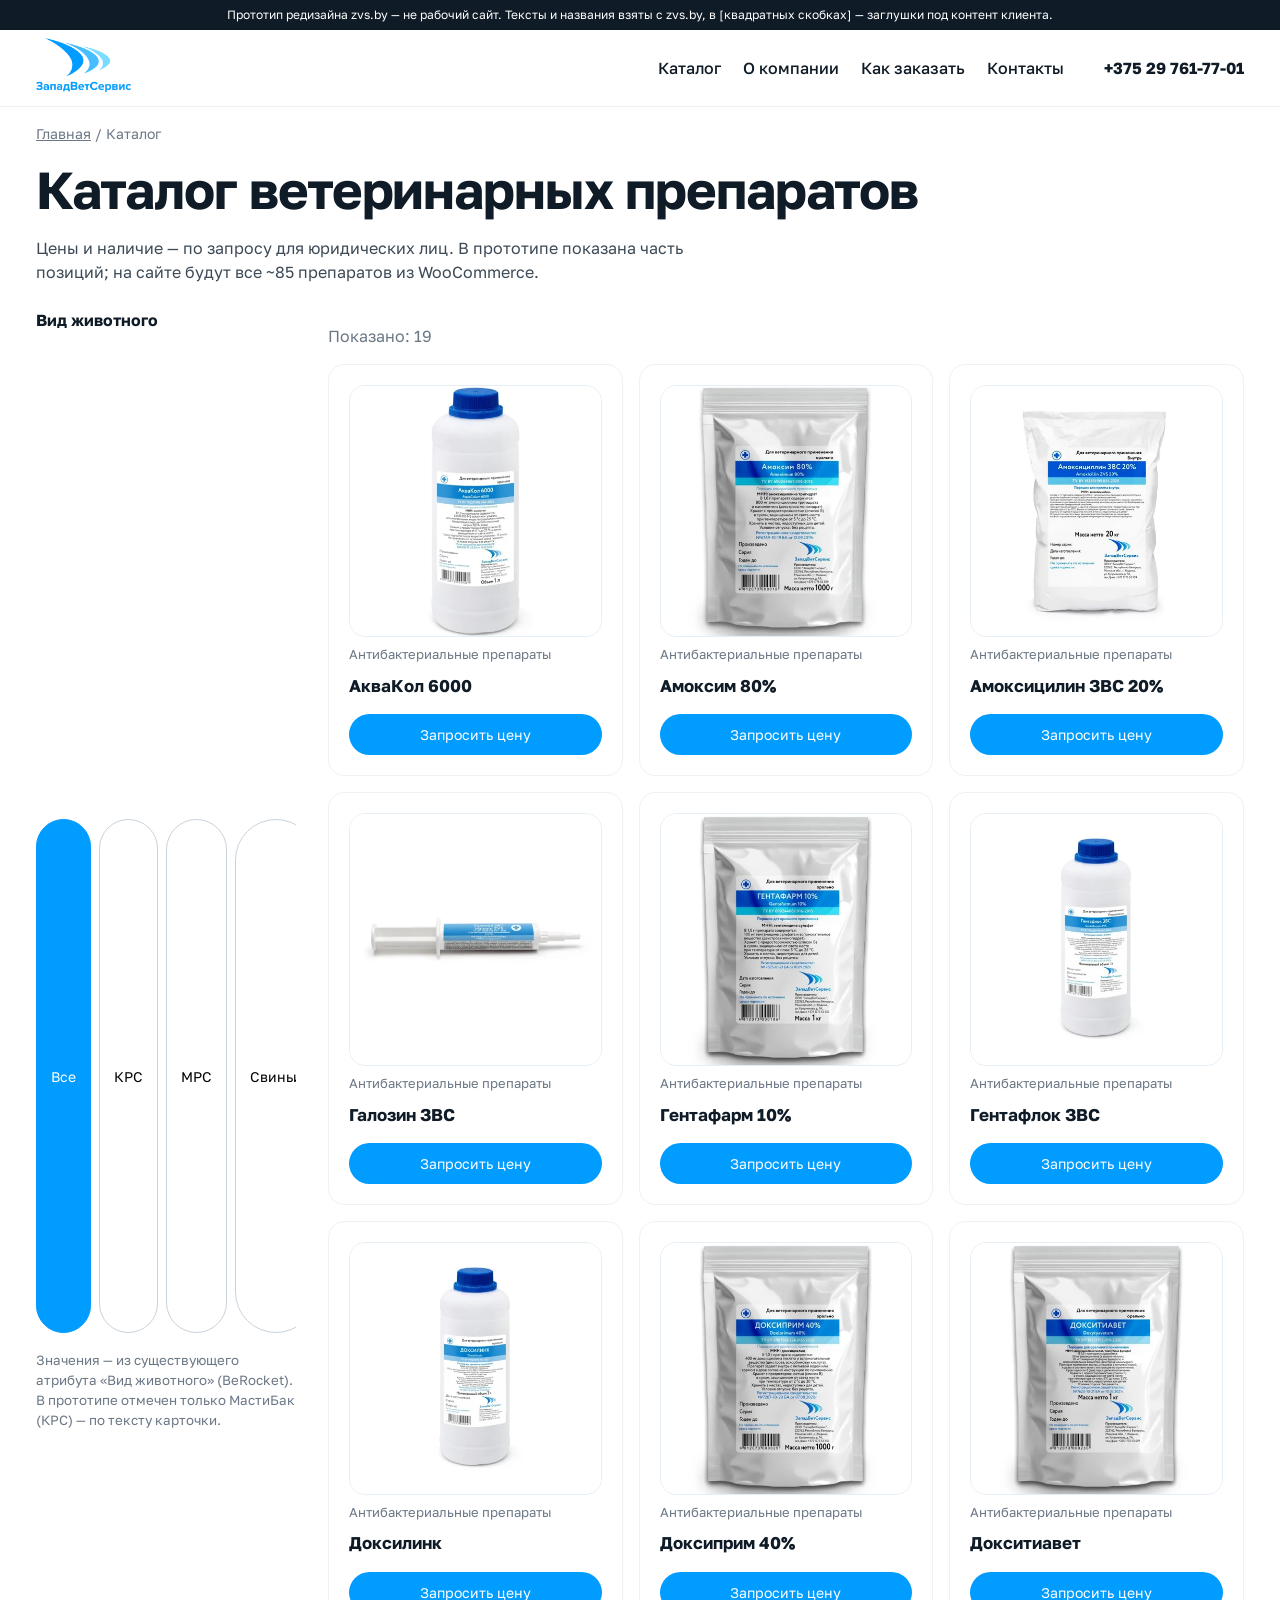
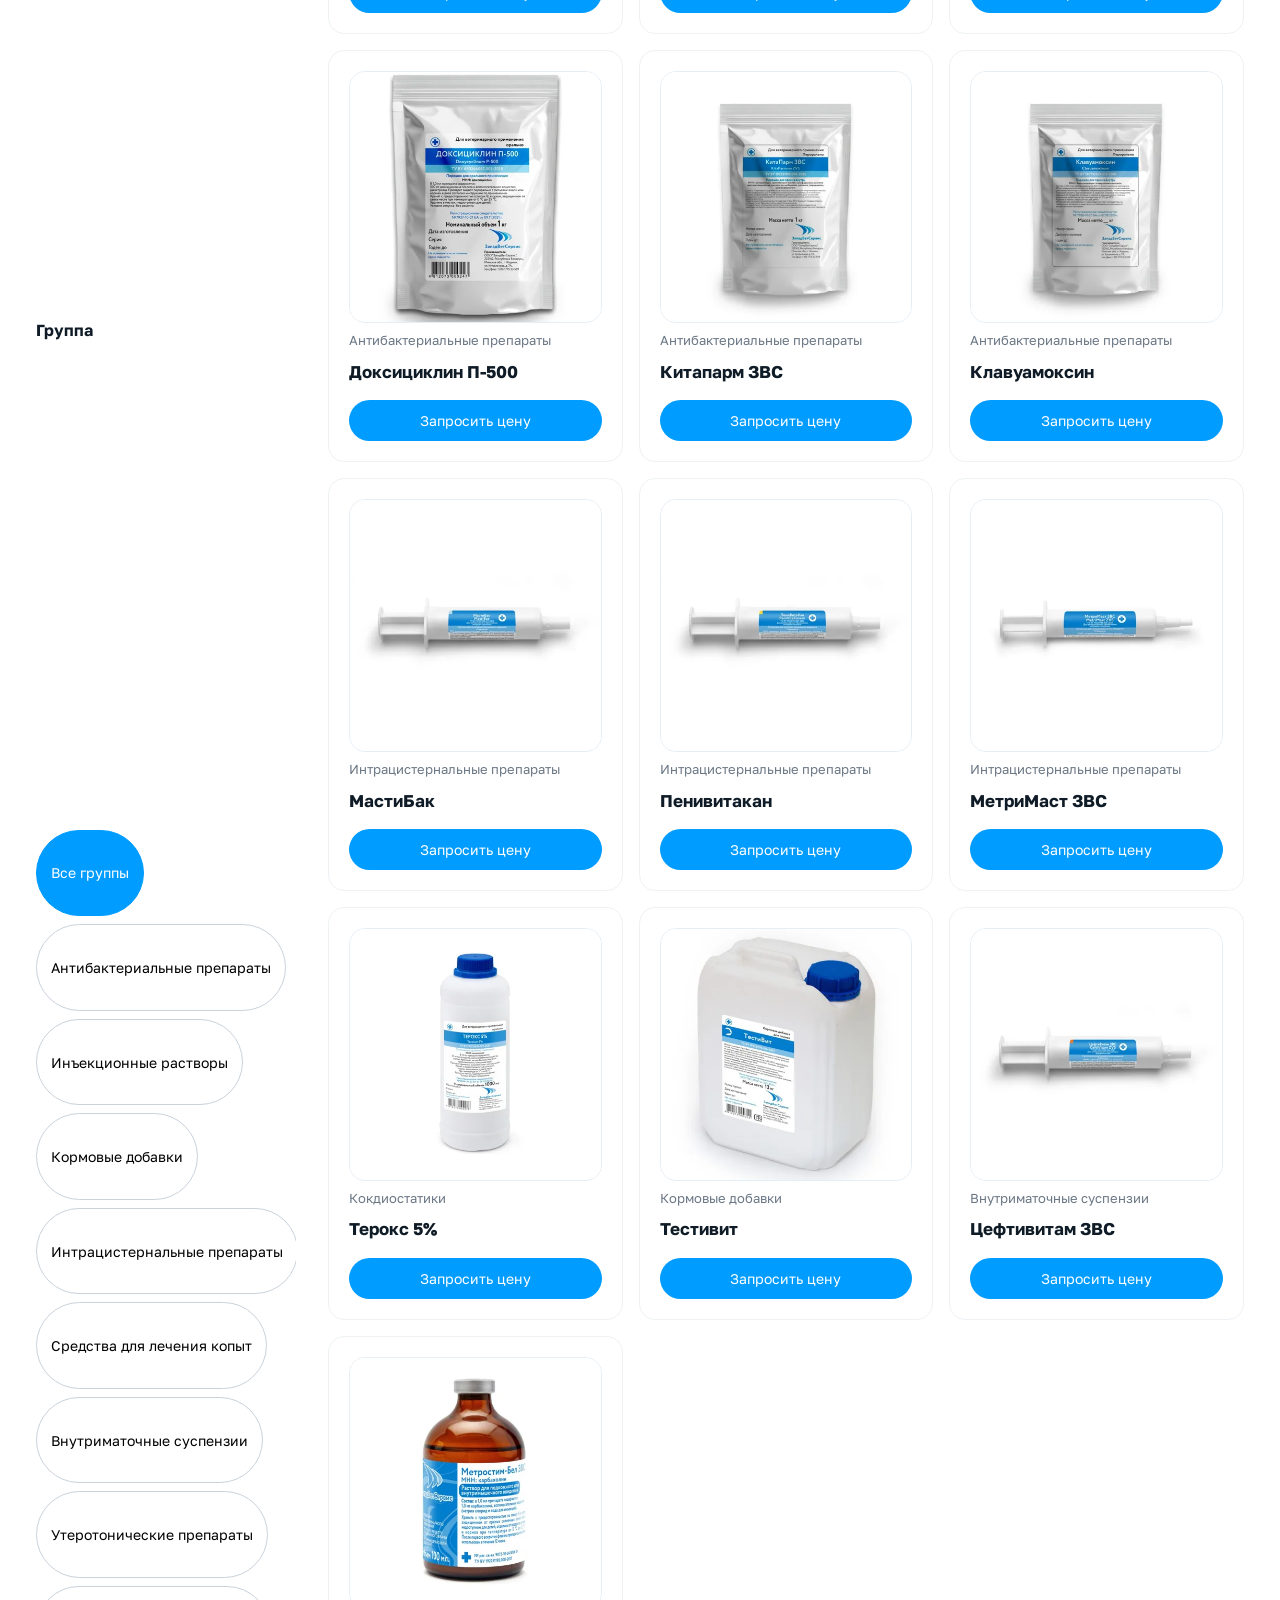
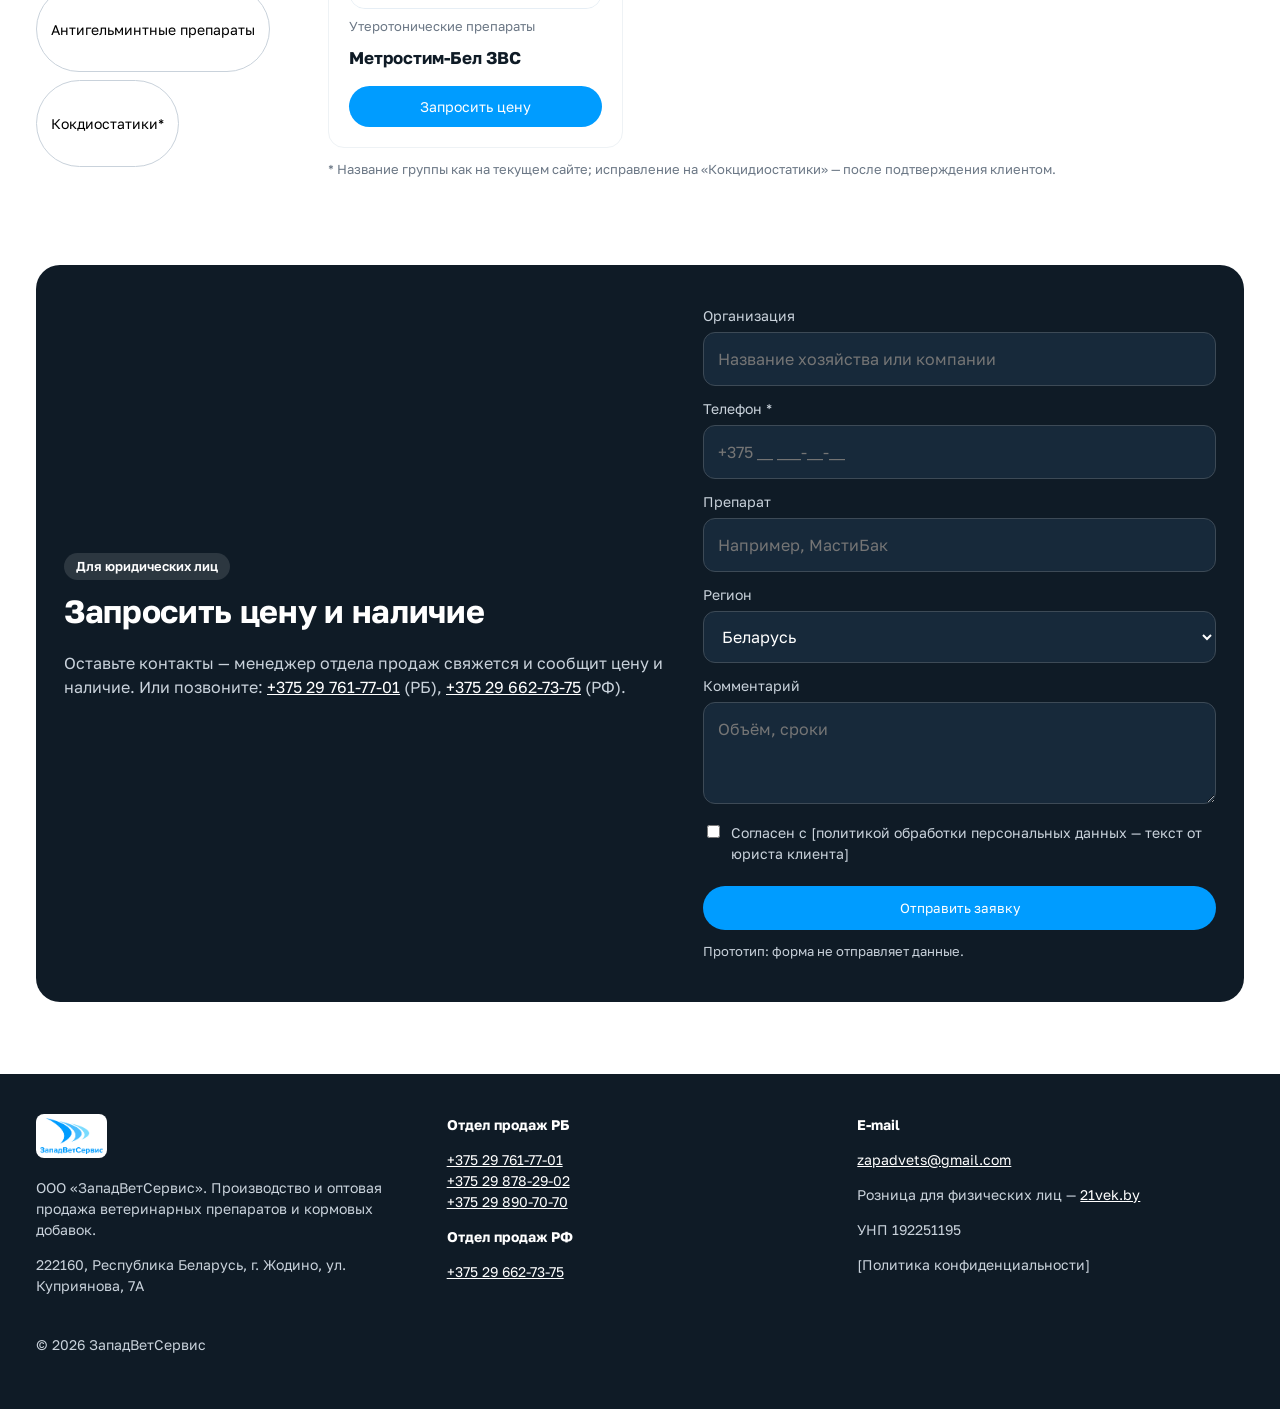
==== catalog.html @ 4a2c0785 "zvs.by redesign prototype" ====
<!doctype html><html lang="ru"><head><meta charset="utf-8"><meta name="viewport" content="width=device-width,initial-scale=1"><title>Каталог ветеринарных препаратов и кормовых добавок — ЗападВетСервис</title><meta name="description" content="Каталог препаратов собственного производства: антибактериальные, инъекционные, кормовые добавки и др. Цена по запросу для юридических лиц.">
<link rel="preconnect" href="https://fonts.googleapis.com"><link href="https://fonts.googleapis.com/css2?family=Golos+Text:wght@400;500;600;700;800&display=swap" rel="stylesheet"><link rel="stylesheet" href="assets/style.css"></head><body>
<div class="proto">Прототип редизайна zvs.by — не рабочий сайт. Тексты и названия взяты с zvs.by, в [квадратных скобках] — заглушки под контент клиента.</div>
<header><div class="wrap hd"><a href="index.html"><img src="assets/logo.png" alt="ЗападВетСервис — логотип"></a>
<nav class="nav"><a href="catalog.html">Каталог</a><a href="index.html#about">О компании</a><a href="index.html#how">Как заказать</a><a href="contacts.html">Контакты</a></nav>
<a class="tel" href="tel:+375297617701">+375 29 761-77-01</a><a class="btn sm" href="#request" style="display:none" id="hb">Запросить цену</a><button class="burger" aria-label="Меню">☰</button></div>
<div class="mnav"><a href="catalog.html">Каталог</a><a href="index.html#about">О компании</a><a href="index.html#how">Как заказать</a><a href="contacts.html">Контакты</a><a href="mailto:zapadvets@gmail.com">zapadvets@gmail.com</a></div></header>
<div class="wrap"><div class="bc"><a href="index.html">Главная</a> / Каталог</div><h1>Каталог ветеринарных препаратов</h1><p style="color:var(--g7);max-width:720px">Цены и наличие — по запросу для юридических лиц. В прототипе показана часть позиций; на сайте будут все ~85 препаратов из WooCommerce.</p>
<div class="cl" style="margin-top:24px"><aside class="fl"><b>Вид животного</b><div class="chips"><button class="chip on" data-k="a" data-v="all">Все</button><button class="chip" data-k="a" data-v="krs">КРС</button><button class="chip" data-k="a" data-v="mrs">МРС</button><button class="chip" data-k="a" data-v="svin">Свиньи</button><button class="chip" data-k="a" data-v="ptica">Птица</button></div><small>Значения — из существующего атрибута «Вид животного» (BeRocket). В прототипе отмечен только МастиБак (КРС) — по тексту карточки.</small><b>Группа</b><div class="chips" style="flex-wrap:wrap"><button class="chip on" data-k="g" data-v="all">Все группы</button><button class="chip" data-k="g" data-v="antibakterialnye-preparaty">Антибактериальные препараты</button><button class="chip" data-k="g" data-v="inekczionnye-rastvory">Инъекционные растворы</button><button class="chip" data-k="g" data-v="kormovye-dobavki">Кормовые добавки</button><button class="chip" data-k="g" data-v="intraczisternalnye-preparaty">Интрацистернальные препараты</button><button class="chip" data-k="g" data-v="sredstva-dlya-lecheniya-kopyt">Средства для лечения копыт</button><button class="chip" data-k="g" data-v="vnutrimatochnye-suspenzii">Внутриматочные суспензии</button><button class="chip" data-k="g" data-v="uterotonicheskie-preparaty">Утеротонические препараты</button><button class="chip" data-k="g" data-v="antigelmintnye-preparaty">Антигельминтные препараты</button><button class="chip" data-k="g" data-v="kokdiostatiki">Кокдиостатики*</button></div></aside>
<div><p id="cnt" style="color:var(--g5)">Показано: 19</p><div class="grid g2 c3"><div class="card pc" data-g="antibakterialnye-preparaty" data-a=""><picture class="pimg"><source srcset="assets/img/p-aquacolum-6000.webp" type="image/webp"><img src="assets/img/p-aquacolum-6000.jpg" alt="АкваКол 6000 — упаковка" loading="lazy" width="480" height="480"></picture><span class="cat">Антибактериальные препараты</span><h3><a href="product.html" style="color:inherit;text-decoration:none">АкваКол 6000</a></h3><a class="btn sm" href="#request" data-req="АкваКол 6000">Запросить цену</a></div><div class="card pc" data-g="antibakterialnye-preparaty" data-a=""><picture class="pimg"><source srcset="assets/img/p-amoxim-80.webp" type="image/webp"><img src="assets/img/p-amoxim-80.jpg" alt="Амоксим 80% — упаковка" loading="lazy" width="480" height="480"></picture><span class="cat">Антибактериальные препараты</span><h3><a href="product.html" style="color:inherit;text-decoration:none">Амоксим 80%</a></h3><a class="btn sm" href="#request" data-req="Амоксим 80%">Запросить цену</a></div><div class="card pc" data-g="antibakterialnye-preparaty" data-a=""><picture class="pimg"><source srcset="assets/img/p-amoxicillin-zvs-20.webp" type="image/webp"><img src="assets/img/p-amoxicillin-zvs-20.jpg" alt="Амоксицилин ЗВС 20% — упаковка" loading="lazy" width="480" height="480"></picture><span class="cat">Антибактериальные препараты</span><h3><a href="product.html" style="color:inherit;text-decoration:none">Амоксицилин ЗВС 20%</a></h3><a class="btn sm" href="#request" data-req="Амоксицилин ЗВС 20%">Запросить цену</a></div><div class="card pc" data-g="antibakterialnye-preparaty" data-a=""><picture class="pimg"><source srcset="assets/img/p-halozin-zvs.webp" type="image/webp"><img src="assets/img/p-halozin-zvs.jpg" alt="Галозин ЗВС — упаковка" loading="lazy" width="480" height="480"></picture><span class="cat">Антибактериальные препараты</span><h3><a href="product.html" style="color:inherit;text-decoration:none">Галозин ЗВС</a></h3><a class="btn sm" href="#request" data-req="Галозин ЗВС">Запросить цену</a></div><div class="card pc" data-g="antibakterialnye-preparaty" data-a=""><picture class="pimg"><source srcset="assets/img/p-gentafarmum-10.webp" type="image/webp"><img src="assets/img/p-gentafarmum-10.jpg" alt="Гентафарм 10% — упаковка" loading="lazy" width="480" height="480"></picture><span class="cat">Антибактериальные препараты</span><h3><a href="product.html" style="color:inherit;text-decoration:none">Гентафарм 10%</a></h3><a class="btn sm" href="#request" data-req="Гентафарм 10%">Запросить цену</a></div><div class="card pc" data-g="antibakterialnye-preparaty" data-a=""><picture class="pimg"><source srcset="assets/img/p-gentaflocum-zvs.webp" type="image/webp"><img src="assets/img/p-gentaflocum-zvs.jpg" alt="Гентафлок ЗВС — упаковка" loading="lazy" width="480" height="480"></picture><span class="cat">Антибактериальные препараты</span><h3><a href="product.html" style="color:inherit;text-decoration:none">Гентафлок ЗВС</a></h3><a class="btn sm" href="#request" data-req="Гентафлок ЗВС">Запросить цену</a></div><div class="card pc" data-g="antibakterialnye-preparaty" data-a=""><picture class="pimg"><source srcset="assets/img/p-doxylincum.webp" type="image/webp"><img src="assets/img/p-doxylincum.jpg" alt="Доксилинк — упаковка" loading="lazy" width="480" height="480"></picture><span class="cat">Антибактериальные препараты</span><h3><a href="product.html" style="color:inherit;text-decoration:none">Доксилинк</a></h3><a class="btn sm" href="#request" data-req="Доксилинк">Запросить цену</a></div><div class="card pc" data-g="antibakterialnye-preparaty" data-a=""><picture class="pimg"><source srcset="assets/img/p-doxiprim-40.webp" type="image/webp"><img src="assets/img/p-doxiprim-40.jpg" alt="Доксиприм 40% — упаковка" loading="lazy" width="480" height="480"></picture><span class="cat">Антибактериальные препараты</span><h3><a href="product.html" style="color:inherit;text-decoration:none">Доксиприм 40%</a></h3><a class="btn sm" href="#request" data-req="Доксиприм 40%">Запросить цену</a></div><div class="card pc" data-g="antibakterialnye-preparaty" data-a=""><picture class="pimg"><source srcset="assets/img/p-doxytyavetum.webp" type="image/webp"><img src="assets/img/p-doxytyavetum.jpg" alt="Докситиавет — упаковка" loading="lazy" width="480" height="480"></picture><span class="cat">Антибактериальные препараты</span><h3><a href="product.html" style="color:inherit;text-decoration:none">Докситиавет</a></h3><a class="btn sm" href="#request" data-req="Докситиавет">Запросить цену</a></div><div class="card pc" data-g="antibakterialnye-preparaty" data-a=""><picture class="pimg"><source srcset="assets/img/p-doxyclinum-p-500.webp" type="image/webp"><img src="assets/img/p-doxyclinum-p-500.jpg" alt="Доксициклин П-500 — упаковка" loading="lazy" width="480" height="480"></picture><span class="cat">Антибактериальные препараты</span><h3><a href="product.html" style="color:inherit;text-decoration:none">Доксициклин П-500</a></h3><a class="btn sm" href="#request" data-req="Доксициклин П-500">Запросить цену</a></div><div class="card pc" data-g="antibakterialnye-preparaty" data-a=""><picture class="pimg"><source srcset="assets/img/p-kitaparm-zvs.webp" type="image/webp"><img src="assets/img/p-kitaparm-zvs.jpg" alt="Китапарм ЗВС — упаковка" loading="lazy" width="480" height="480"></picture><span class="cat">Антибактериальные препараты</span><h3><a href="product.html" style="color:inherit;text-decoration:none">Китапарм ЗВС</a></h3><a class="btn sm" href="#request" data-req="Китапарм ЗВС">Запросить цену</a></div><div class="card pc" data-g="antibakterialnye-preparaty" data-a=""><picture class="pimg"><source srcset="assets/img/p-clavuamoxin.webp" type="image/webp"><img src="assets/img/p-clavuamoxin.jpg" alt="Клавуамоксин — упаковка" loading="lazy" width="480" height="480"></picture><span class="cat">Антибактериальные препараты</span><h3><a href="product.html" style="color:inherit;text-decoration:none">Клавуамоксин</a></h3><a class="btn sm" href="#request" data-req="Клавуамоксин">Запросить цену</a></div><div class="card pc" data-g="intraczisternalnye-preparaty" data-a="krs"><picture class="pimg"><source srcset="assets/img/p-mastibak.webp" type="image/webp"><img src="assets/img/p-mastibak.jpg" alt="МастиБак — упаковка" loading="lazy" width="480" height="480"></picture><span class="cat">Интрацистернальные препараты</span><h3><a href="product.html" style="color:inherit;text-decoration:none">МастиБак</a></h3><a class="btn sm" href="#request" data-req="МастиБак">Запросить цену</a></div><div class="card pc" data-g="intraczisternalnye-preparaty" data-a=""><picture class="pimg"><source srcset="assets/img/p-penivitakanum.webp" type="image/webp"><img src="assets/img/p-penivitakanum.jpg" alt="Пенивитакан — упаковка" loading="lazy" width="480" height="480"></picture><span class="cat">Интрацистернальные препараты</span><h3><a href="product.html" style="color:inherit;text-decoration:none">Пенивитакан</a></h3><a class="btn sm" href="#request" data-req="Пенивитакан">Запросить цену</a></div><div class="card pc" data-g="intraczisternalnye-preparaty" data-a=""><picture class="pimg"><source srcset="assets/img/p-metrimast-zvs.webp" type="image/webp"><img src="assets/img/p-metrimast-zvs.jpg" alt="МетриМаст ЗВС — упаковка" loading="lazy" width="480" height="480"></picture><span class="cat">Интрацистернальные препараты</span><h3><a href="product.html" style="color:inherit;text-decoration:none">МетриМаст ЗВС</a></h3><a class="btn sm" href="#request" data-req="МетриМаст ЗВС">Запросить цену</a></div><div class="card pc" data-g="kokdiostatiki" data-a=""><picture class="pimg"><source srcset="assets/img/p-terox-5.webp" type="image/webp"><img src="assets/img/p-terox-5.jpg" alt="Терокс 5% — упаковка" loading="lazy" width="480" height="480"></picture><span class="cat">Кокдиостатики</span><h3><a href="product.html" style="color:inherit;text-decoration:none">Терокс 5%</a></h3><a class="btn sm" href="#request" data-req="Терокс 5%">Запросить цену</a></div><div class="card pc" data-g="kormovye-dobavki" data-a=""><picture class="pimg"><source srcset="assets/img/p-testivit.webp" type="image/webp"><img src="assets/img/p-testivit.jpg" alt="Тестивит — упаковка" loading="lazy" width="480" height="480"></picture><span class="cat">Кормовые добавки</span><h3><a href="product.html" style="color:inherit;text-decoration:none">Тестивит</a></h3><a class="btn sm" href="#request" data-req="Тестивит">Запросить цену</a></div><div class="card pc" data-g="vnutrimatochnye-suspenzii" data-a=""><picture class="pimg"><source srcset="assets/img/p-ceftivitam-zvs.webp" type="image/webp"><img src="assets/img/p-ceftivitam-zvs.jpg" alt="Цефтивитам ЗВС — упаковка" loading="lazy" width="480" height="480"></picture><span class="cat">Внутриматочные суспензии</span><h3><a href="product.html" style="color:inherit;text-decoration:none">Цефтивитам ЗВС</a></h3><a class="btn sm" href="#request" data-req="Цефтивитам ЗВС">Запросить цену</a></div><div class="card pc" data-g="uterotonicheskie-preparaty" data-a=""><picture class="pimg"><source srcset="assets/img/p-metrostimbel-zvs.webp" type="image/webp"><img src="assets/img/p-metrostimbel-zvs.jpg" alt="Метростим-Бел ЗВС — упаковка" loading="lazy" width="480" height="480"></picture><span class="cat">Утеротонические препараты</span><h3><a href="product.html" style="color:inherit;text-decoration:none">Метростим-Бел ЗВС</a></h3><a class="btn sm" href="#request" data-req="Метростим-Бел ЗВС">Запросить цену</a></div></div><p class="note" style="color:var(--g5)">* Название группы как на текущем сайте; исправление на «Кокцидиостатики» — после подтверждения клиентом.</p></div></div></div><section id="request"><div class="wrap"><div class="form hgrid"><div><span class="tag" style="background:rgba(255,255,255,.12);color:#fff">Для юридических лиц</span><h2>Запросить цену и наличие</h2><p style="color:var(--g3)">Оставьте контакты — менеджер отдела продаж свяжется и сообщит цену и наличие. Или позвоните: <a href="tel:+375297617701" style="color:#fff">+375 29 761-77-01</a> (РБ), <a href="tel:+375296627375" style="color:#fff">+375 29 662-73-75</a> (РФ).</p></div>
<form class="proto-form"><label>Организация</label><input placeholder="Название хозяйства или компании"><label>Телефон *</label><input type="tel" placeholder="+375 __ ___-__-__"><label>Препарат</label><input id="product" placeholder="Например, МастиБак"><label>Регион</label><select><option>Беларусь</option><option>Россия</option></select><label>Комментарий</label><textarea rows="3" placeholder="Объём, сроки"></textarea>
<label style="display:flex;gap:8px;align-items:flex-start;color:var(--g3)"><input type="checkbox" style="width:auto"> Согласен с [политикой обработки персональных данных — текст от юриста клиента]</label>
<button class="btn" style="margin-top:16px;width:100%">Отправить заявку</button><div class="msg"></div><p class="note">Прототип: форма не отправляет данные.</p></form></div></div></section><footer><div class="wrap"><div class="grid c3"><div><img src="assets/logo.png" alt="" style="height:44px;background:#fff;border-radius:8px;padding:4px"><p>ООО «ЗападВетСервис». Производство и оптовая продажа ветеринарных препаратов и кормовых добавок.</p><p>222160, Республика Беларусь, г. Жодино, ул. Куприянова, 7А</p></div>
<div><b>Отдел продаж РБ</b><p><a href="tel:+375297617701">+375 29 761-77-01</a><br><a href="tel:+375298782902">+375 29 878-29-02</a><br><a href="tel:+375298907070">+375 29 890-70-70</a></p><b>Отдел продаж РФ</b><p><a href="tel:+375296627375">+375 29 662-73-75</a></p></div>
<div><b>E-mail</b><p><a href="mailto:zapadvets@gmail.com">zapadvets@gmail.com</a></p><p>Розница для физических лиц — <a href="https://www.21vek.by/" rel="nofollow">21vek.by</a></p><p>УНП 192251195</p><p>[Политика конфиденциальности]</p></div></div><p style="margin-top:24px">© 2026 ЗападВетСервис</p></div></footer>
<div class="sticky-cta"><a class="btn o" href="tel:+375297617701">Позвонить</a><a class="btn" href="#request">Запросить цену</a></div><script src="assets/app.js"></script></body></html>
---- assets/style.css ----
:root{--b:#009CFF;--b2:#48BDFF;--b3:#7ADCFF;--bd:#0074C2;--bdd:#00457A;--t1:#E6F5FF;--t2:#F3FAFF;--ink:#0F1B26;--g7:#3D4A56;--g5:#6B7785;--g3:#C9D2DB;--g1:#EEF2F5;--w:#fff;--r:16px;font-family:"Golos Text",system-ui,Arial,sans-serif;color:var(--ink)}
*{box-sizing:border-box}body{margin:0;background:var(--w);line-height:1.5;font-size:16px}a{color:var(--bd)}img{max-width:100%}
.wrap{max-width:1240px;margin:0 auto;padding:0 16px}
.proto{background:var(--ink);color:#fff;font-size:12px;text-align:center;padding:6px}
header{position:sticky;top:0;z-index:10;background:#fff;border-bottom:1px solid var(--g1)}
.hd{display:flex;align-items:center;gap:16px;height:64px}.hd img{height:40px}.nav{display:none;gap:22px;margin-left:auto}.nav a{color:var(--ink);text-decoration:none;font-weight:500}
.hd .tel{margin-left:auto;font-weight:700;text-decoration:none;color:var(--ink);white-space:nowrap}
.btn{display:inline-flex;align-items:center;justify-content:center;gap:8px;background:var(--b);color:#fff;border:0;border-radius:999px;padding:14px 24px;font:600 16px inherit;font-family:inherit;text-decoration:none;cursor:pointer}
.btn:hover{background:var(--bd)}.btn.o{background:transparent;color:var(--bdd);box-shadow:inset 0 0 0 2px var(--b)}.btn.sm{padding:10px 16px;font-size:14px}
.burger{display:inline-flex;background:var(--t1);border:0;border-radius:10px;padding:10px 12px;font-size:18px}
.mnav{display:none;padding:8px 16px 16px}.mnav.open{display:grid;gap:10px}.mnav a{color:var(--ink);font-weight:500;text-decoration:none}
h1{font-size:32px;line-height:1.15;margin:0 0 16px;letter-spacing:-.02em}h2{font-size:26px;line-height:1.2;margin:0 0 20px;letter-spacing:-.01em}h3{margin:0 0 8px;font-size:18px}
.tag{display:inline-block;font-size:13px;font-weight:600;color:var(--bdd);background:var(--t1);border-radius:999px;padding:4px 12px;margin-bottom:12px}
section{padding:48px 0}.alt{background:var(--t2)}
.hero{background:linear-gradient(135deg,var(--bdd),var(--bd) 55%,var(--b));color:#fff;padding:40px 0 48px}.hero .tag{background:rgba(255,255,255,.15);color:#fff}
.hero p{font-size:18px;opacity:.92;max-width:620px}.hero .acts{display:flex;flex-wrap:wrap;gap:12px;margin-top:24px}.hero .btn.o{color:#fff;box-shadow:inset 0 0 0 2px var(--b3)}
.hgrid{display:grid;gap:24px}.ph{background:repeating-linear-gradient(45deg,var(--t1),var(--t1) 10px,var(--t2) 10px,var(--t2) 20px);border:2px dashed var(--b2);border-radius:var(--r);display:flex;align-items:center;justify-content:center;color:var(--bdd);font-weight:600;min-height:200px;text-align:center;padding:16px}
.hero .ph{background:rgba(255,255,255,.08);border-color:var(--b3);color:#fff}
.grid{display:grid;gap:16px;grid-template-columns:1fr}.g2{grid-template-columns:1fr 1fr}
.card{background:#fff;border:1px solid var(--g1);border-radius:var(--r);padding:20px;display:flex;flex-direction:column;gap:8px;transition:.2s}.card:hover{border-color:var(--b2);box-shadow:0 8px 24px rgba(0,116,194,.08)}
.card .n{font-size:13px;color:var(--g5)}.card a.more{margin-top:auto;font-weight:600;text-decoration:none}
.animal{display:flex;align-items:center;gap:12px;font-weight:700;font-size:18px}.animal span{width:44px;height:44px;border-radius:12px;background:var(--t1);display:flex;align-items:center;justify-content:center;color:var(--bd)}
.pc .img{aspect-ratio:4/3;min-height:0;font-size:13px}.pc h3{font-size:17px}.pc .cat{font-size:13px;color:var(--g5)}.pc .btn{margin-top:auto}
.steps{counter-reset:s}.steps .card::before{counter-increment:s;content:"0" counter(s);font-size:28px;font-weight:800;color:var(--b2)}
.form{background:var(--ink);color:#fff;border-radius:24px;padding:28px}.form label{display:block;font-size:14px;margin:12px 0 6px;color:var(--g3)}
.form input,.form select,.form textarea{width:100%;padding:14px;border-radius:12px;border:1px solid var(--g7);background:#17293A;color:#fff;font:inherit}
.note{font-size:13px;color:var(--g3);margin-top:12px}.msg{margin-top:12px;padding:12px;border-radius:12px;background:#3a2a00;color:#ffe08a;display:none}
footer{background:var(--ink);color:var(--g3);padding:40px 0;font-size:14px}footer a{color:#fff}footer .grid{gap:24px}footer b{color:#fff}
.bc{font-size:14px;color:var(--g5);padding:16px 0}.bc a{color:var(--g5)}
.chips{display:flex;gap:8px;overflow-x:auto;padding-bottom:6px}.chip{white-space:nowrap;border:1px solid var(--g3);background:#fff;border-radius:999px;padding:8px 14px;font:inherit;font-size:14px;cursor:pointer}.chip.on{background:var(--b);border-color:var(--b);color:#fff}
.fl{display:grid;gap:12px;margin-bottom:20px}.fl small{color:var(--g5)}
.tbl{width:100%;border-collapse:collapse}.tbl td{padding:10px 0;border-bottom:1px solid var(--g1);vertical-align:top}.tbl td:last-child{text-align:right;font-weight:600}
.tabs{display:flex;gap:8px;margin:24px 0 12px;overflow-x:auto}.tab{border:0;background:var(--g1);border-radius:10px;padding:10px 14px;font:inherit;cursor:pointer;white-space:nowrap}.tab.on{background:var(--ink);color:#fff}.pane{display:none}.pane.on{display:block}
.sticky-cta{position:fixed;left:0;right:0;bottom:0;display:flex;gap:8px;padding:10px 12px;background:#fff;box-shadow:0 -4px 16px rgba(0,0,0,.08);z-index:20}.sticky-cta .btn{flex:1;padding:12px}
body{padding-bottom:70px}
.contact-list a{font-weight:700;text-decoration:none;font-size:18px;color:var(--ink)}.contact-list p{margin:4px 0}
@media(min-width:768px){h1{font-size:44px}h2{font-size:32px}.grid.c3{grid-template-columns:repeat(3,1fr)}.grid.c4{grid-template-columns:repeat(4,1fr)}.grid.c2m{grid-template-columns:1fr 1fr}.hgrid{grid-template-columns:1.2fr 1fr;align-items:center}.ph.big{min-height:360px}}
@media(min-width:1024px){.nav{display:flex}.hd .tel{margin-left:24px}.burger{display:none}.sticky-cta{display:none}body{padding-bottom:0}section{padding:72px 0}h1{font-size:52px}.cl{display:grid;grid-template-columns:260px 1fr;gap:32px}.grid.c4{grid-template-columns:repeat(4,1fr)}}
.grid>*,.hgrid>*{min-width:0}.card h3,.pc .btn{overflow-wrap:anywhere}.pc .btn{white-space:normal;text-align:center}.tbl td{overflow-wrap:anywhere}
@media(max-width:480px){.hd .tel{font-size:14px}.hd img{height:34px}.pc{padding:12px}.pc .btn{padding:10px 8px;font-size:13px}}
@media(min-width:1024px){.hd{height:76px}.hd img{height:54px}}
/* v2: full-bleed hero photo + real packshots */
.hero{position:relative;overflow:hidden;width:100%;padding:72px 0 64px;background:#00457A;display:flex;align-items:center}
.hero-bg,.hero-bg img{position:absolute;inset:0;width:100%;height:100%}
.hero-bg img{object-fit:cover;object-position:center 35%}
.hero::after{content:"";position:absolute;inset:0;background:linear-gradient(100deg,rgba(0,40,72,.94) 0%,rgba(0,69,122,.86) 45%,rgba(0,156,255,.35) 100%)}
.hero-in{position:relative;z-index:1;width:100%}
.hero-in>div{max-width:720px}
.hero h1{text-shadow:0 2px 12px rgba(0,0,0,.25)}
.hphone{font-size:16px;margin-top:20px}
@media(min-width:1024px){.hero{min-height:85svh}}
@media(max-width:767px){.hero{padding:44px 0 40px}.hero::after{background:linear-gradient(180deg,rgba(0,40,72,.82),rgba(0,69,122,.72))}}
.pimg{display:block;aspect-ratio:1/1;background:#fff;border-radius:var(--r);overflow:hidden;border:1px solid #e6eef5}
.pimg img{width:100%;height:100%;object-fit:contain;display:block}
.pimg.big{max-width:560px}
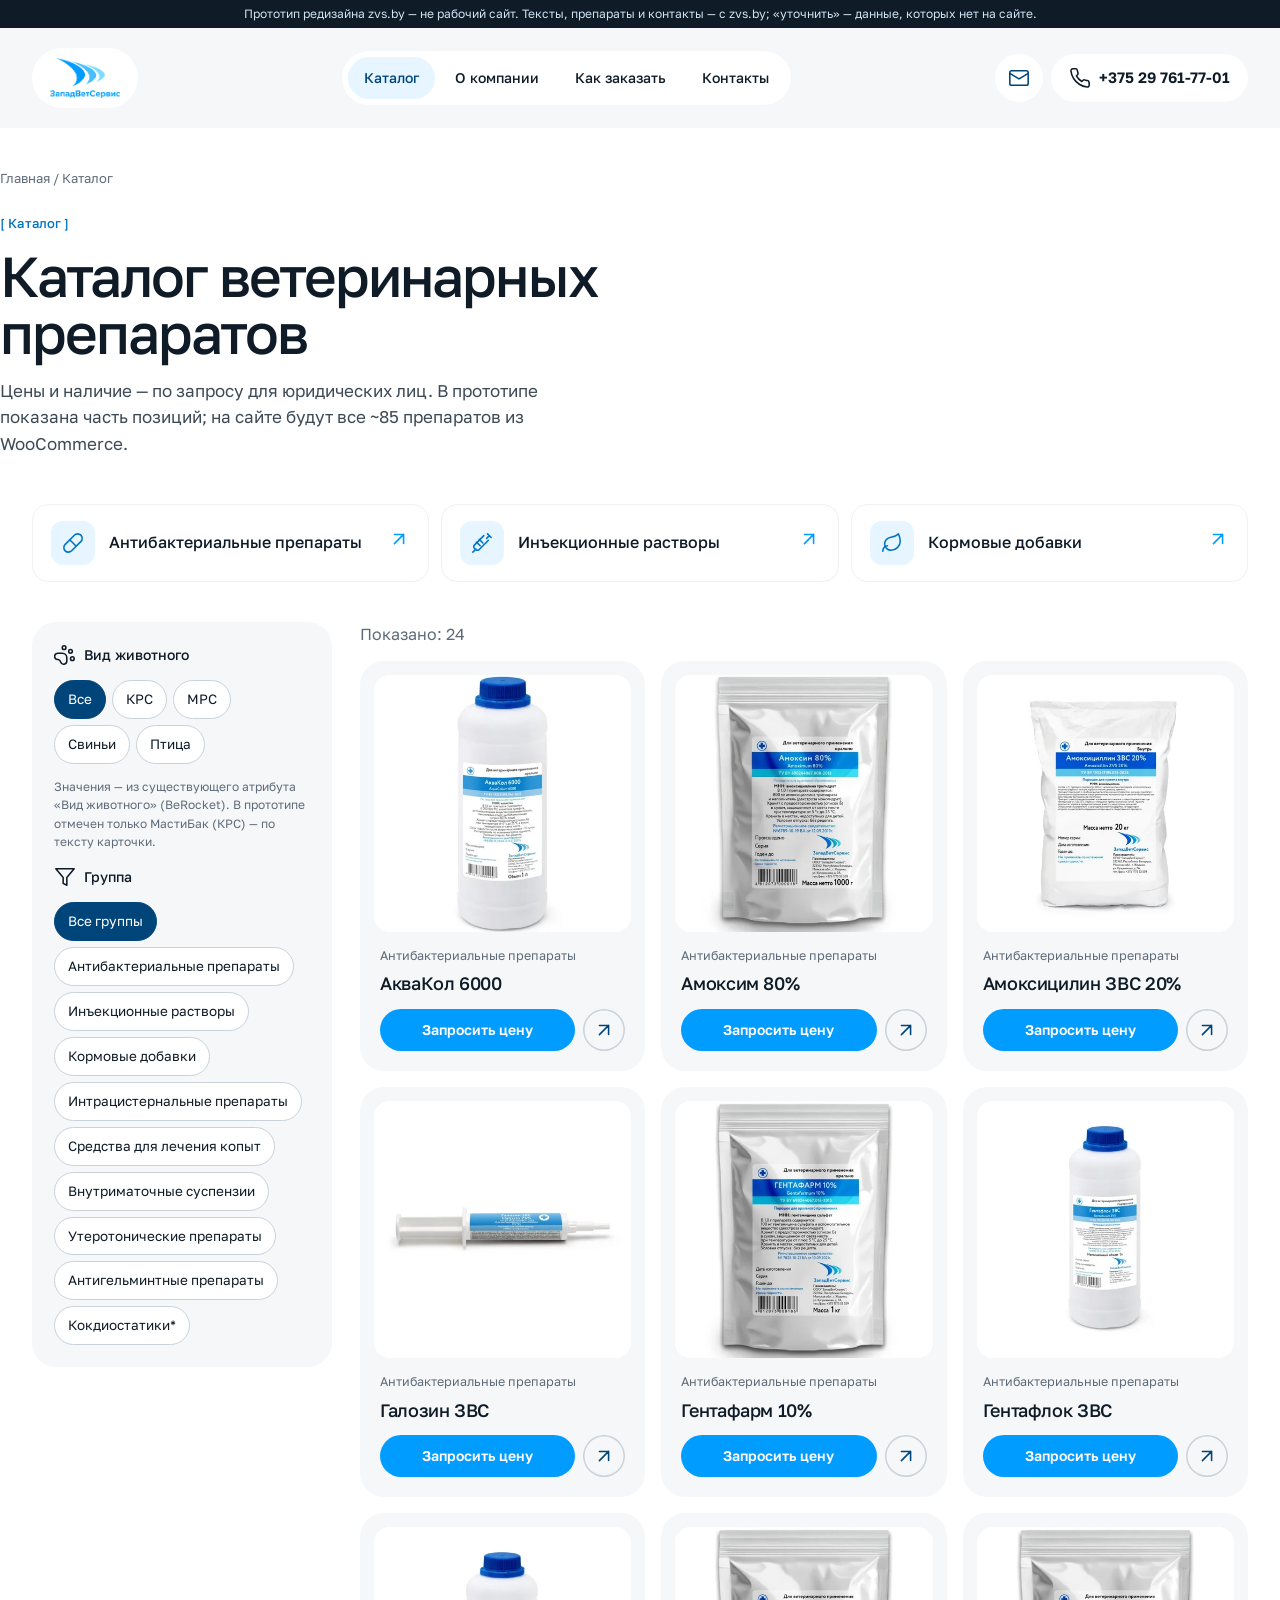
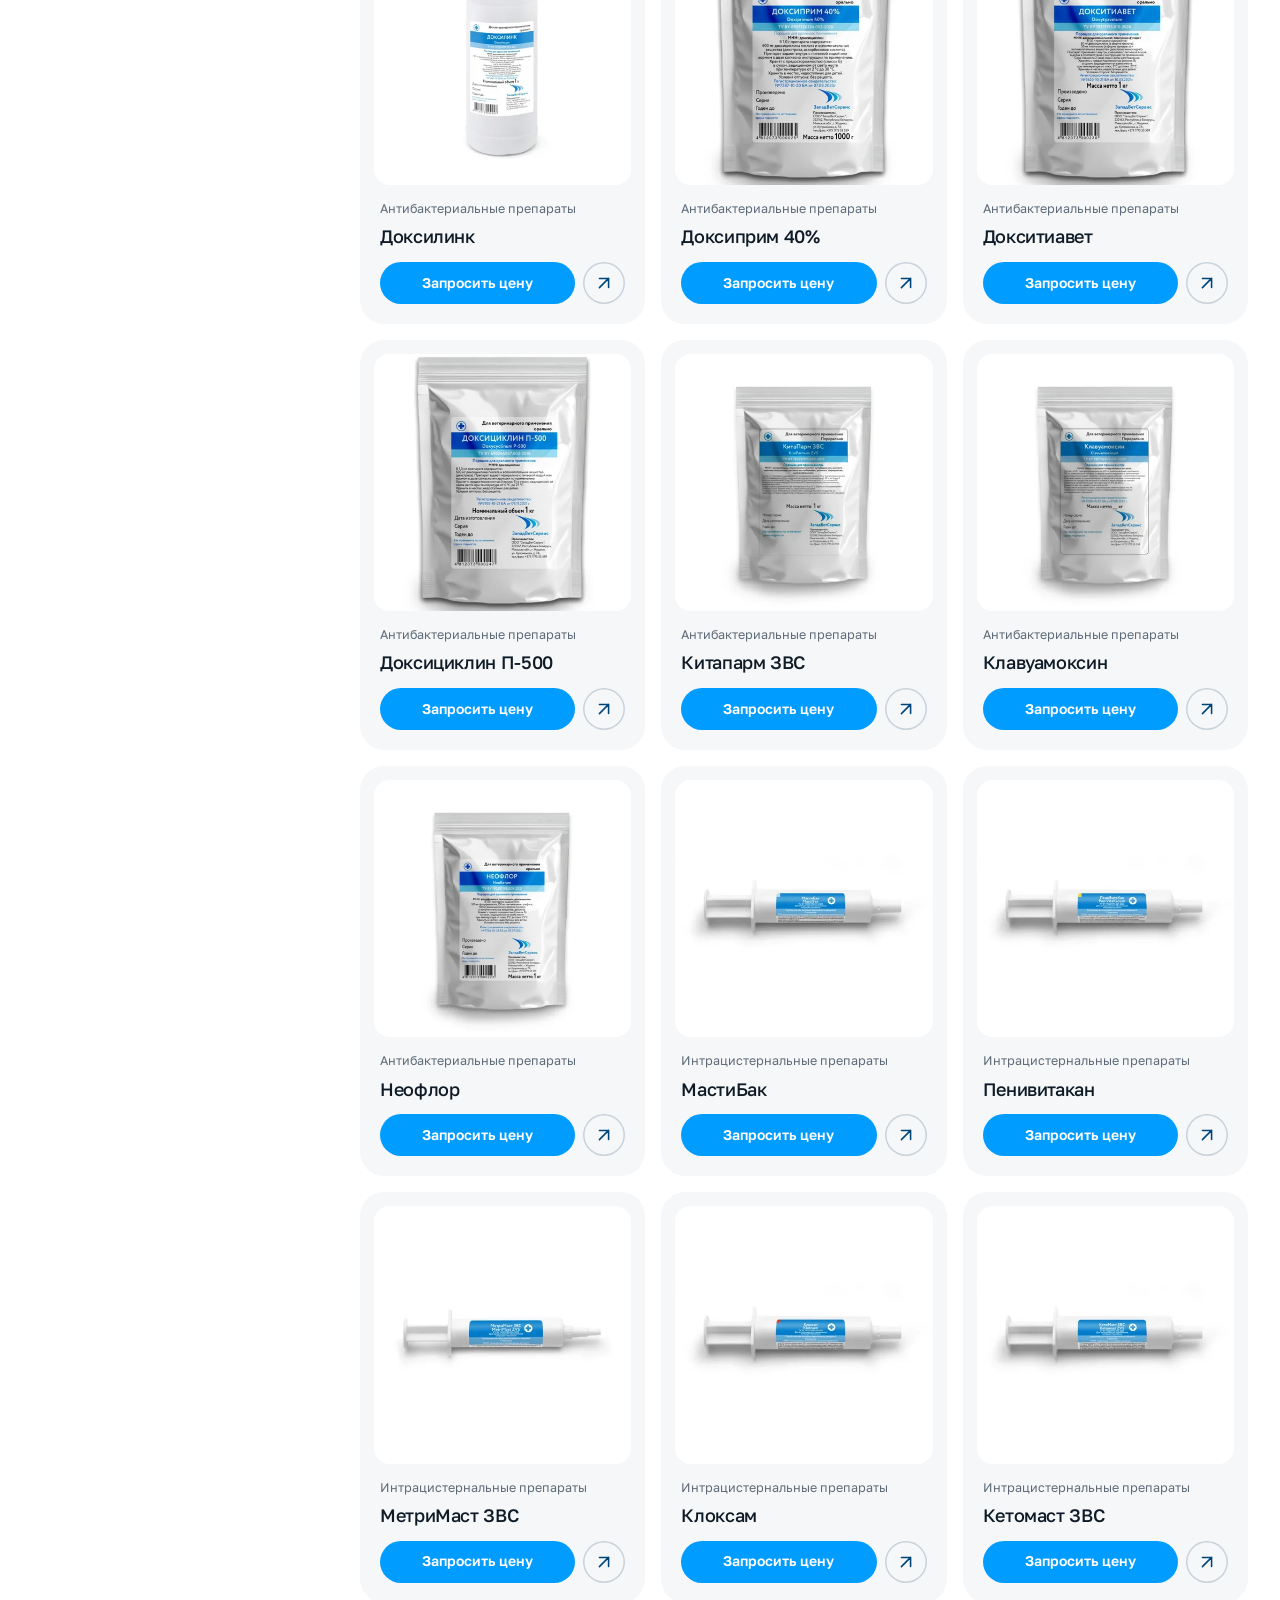
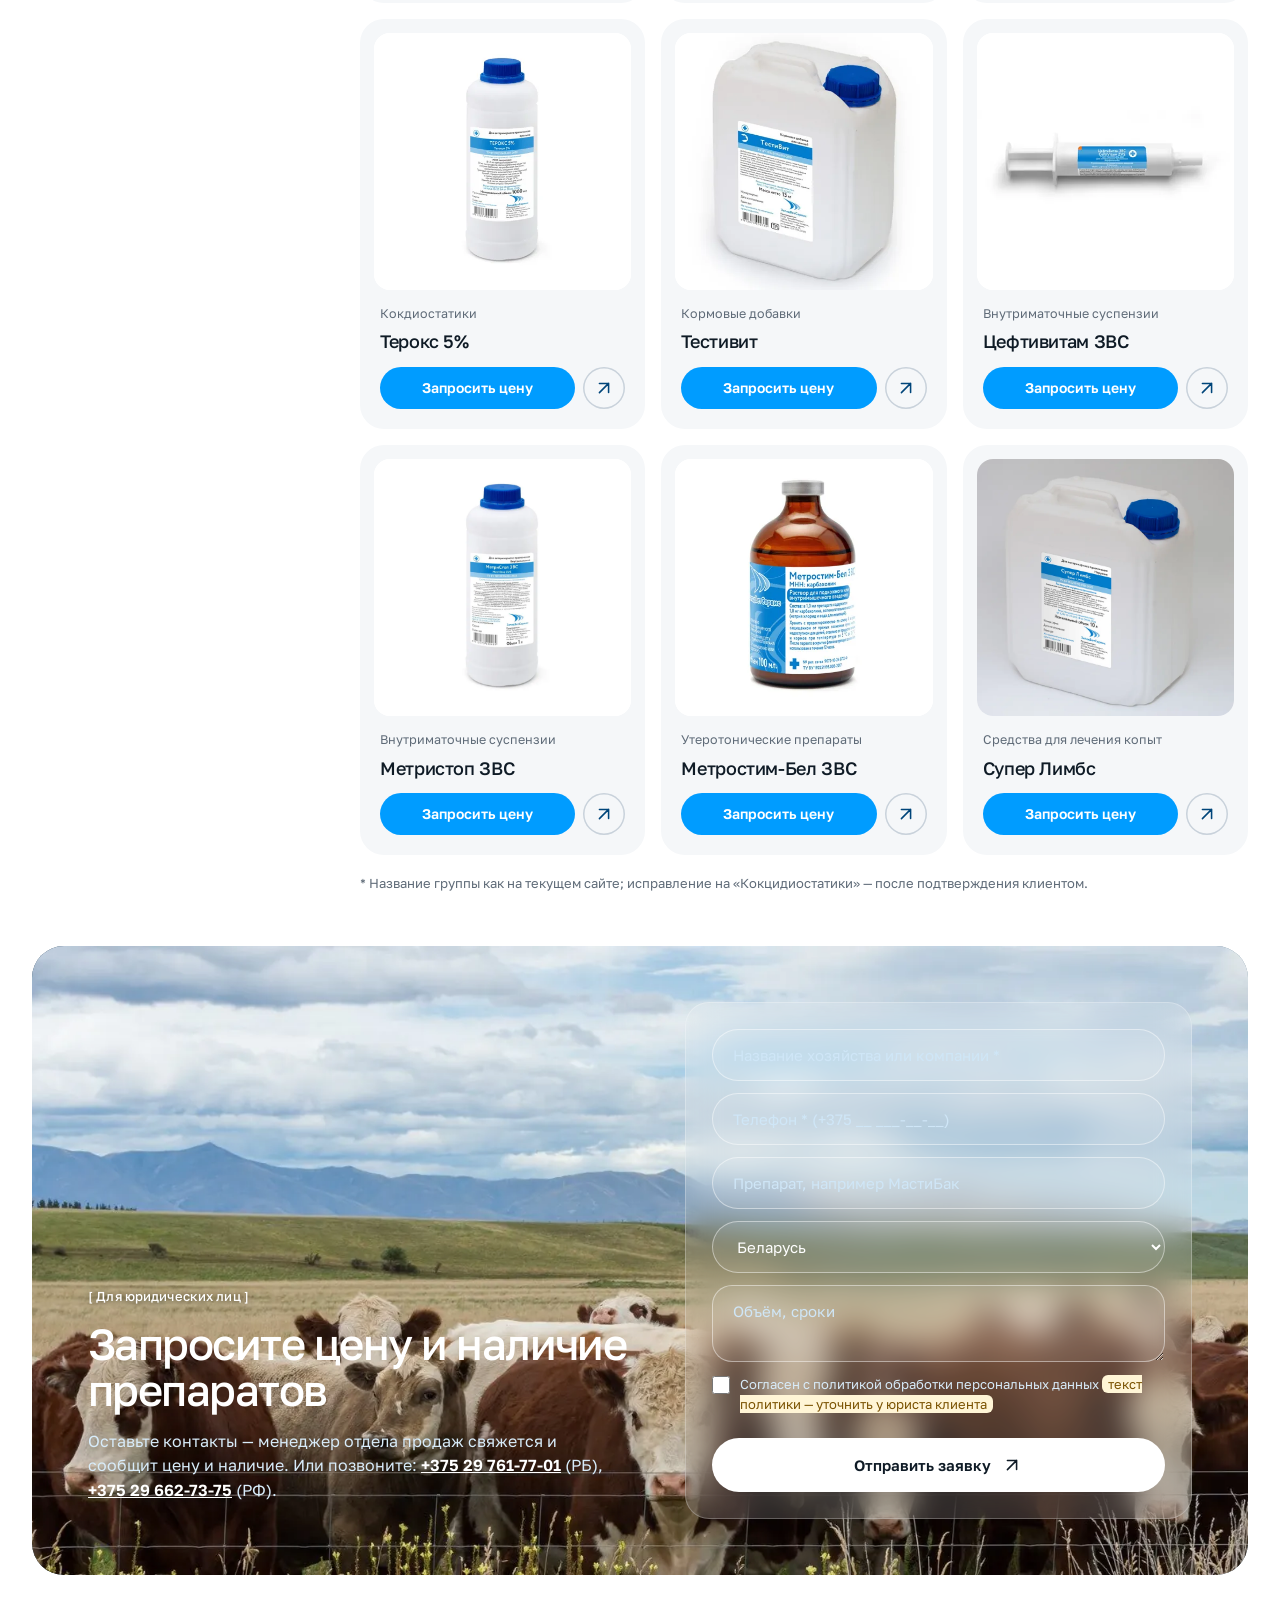
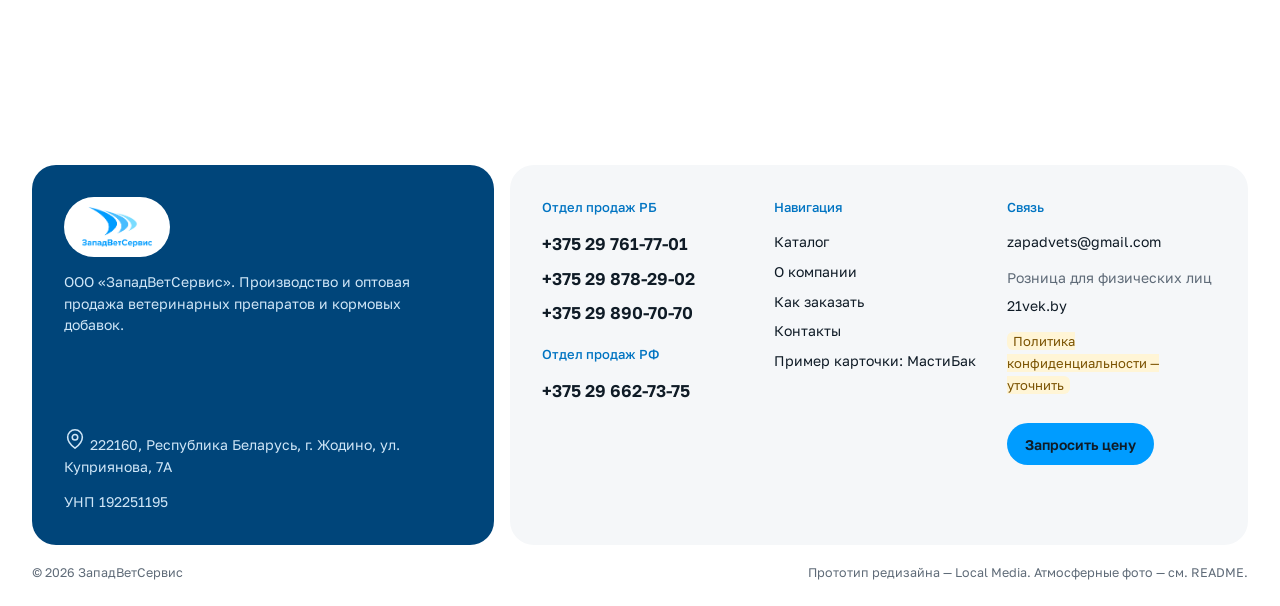
==== commit 32dfcae9: "v2: redesign in agrodroncentr style, more photos & icons" ====
--- a/catalog.html
+++ b/catalog.html
@@ -1,16 +1,17 @@
-<!doctype html><html lang="ru"><head><meta charset="utf-8"><meta name="viewport" content="width=device-width,initial-scale=1"><title>Каталог ветеринарных препаратов и кормовых добавок — ЗападВетСервис</title><meta name="description" content="Каталог препаратов собственного производства: антибактериальные, инъекционные, кормовые добавки и др. Цена по запросу для юридических лиц.">
-<link rel="preconnect" href="https://fonts.googleapis.com"><link href="https://fonts.googleapis.com/css2?family=Golos+Text:wght@400;500;600;700;800&display=swap" rel="stylesheet"><link rel="stylesheet" href="assets/style.css"></head><body>
-<div class="proto">Прототип редизайна zvs.by — не рабочий сайт. Тексты и названия взяты с zvs.by, в [квадратных скобках] — заглушки под контент клиента.</div>
-<header><div class="wrap hd"><a href="index.html"><img src="assets/logo.png" alt="ЗападВетСервис — логотип"></a>
-<nav class="nav"><a href="catalog.html">Каталог</a><a href="index.html#about">О компании</a><a href="index.html#how">Как заказать</a><a href="contacts.html">Контакты</a></nav>
-<a class="tel" href="tel:+375297617701">+375 29 761-77-01</a><a class="btn sm" href="#request" style="display:none" id="hb">Запросить цену</a><button class="burger" aria-label="Меню">☰</button></div>
-<div class="mnav"><a href="catalog.html">Каталог</a><a href="index.html#about">О компании</a><a href="index.html#how">Как заказать</a><a href="contacts.html">Контакты</a><a href="mailto:zapadvets@gmail.com">zapadvets@gmail.com</a></div></header>
-<div class="wrap"><div class="bc"><a href="index.html">Главная</a> / Каталог</div><h1>Каталог ветеринарных препаратов</h1><p style="color:var(--g7);max-width:720px">Цены и наличие — по запросу для юридических лиц. В прототипе показана часть позиций; на сайте будут все ~85 препаратов из WooCommerce.</p>
-<div class="cl" style="margin-top:24px"><aside class="fl"><b>Вид животного</b><div class="chips"><button class="chip on" data-k="a" data-v="all">Все</button><button class="chip" data-k="a" data-v="krs">КРС</button><button class="chip" data-k="a" data-v="mrs">МРС</button><button class="chip" data-k="a" data-v="svin">Свиньи</button><button class="chip" data-k="a" data-v="ptica">Птица</button></div><small>Значения — из существующего атрибута «Вид животного» (BeRocket). В прототипе отмечен только МастиБак (КРС) — по тексту карточки.</small><b>Группа</b><div class="chips" style="flex-wrap:wrap"><button class="chip on" data-k="g" data-v="all">Все группы</button><button class="chip" data-k="g" data-v="antibakterialnye-preparaty">Антибактериальные препараты</button><button class="chip" data-k="g" data-v="inekczionnye-rastvory">Инъекционные растворы</button><button class="chip" data-k="g" data-v="kormovye-dobavki">Кормовые добавки</button><button class="chip" data-k="g" data-v="intraczisternalnye-preparaty">Интрацистернальные препараты</button><button class="chip" data-k="g" data-v="sredstva-dlya-lecheniya-kopyt">Средства для лечения копыт</button><button class="chip" data-k="g" data-v="vnutrimatochnye-suspenzii">Внутриматочные суспензии</button><button class="chip" data-k="g" data-v="uterotonicheskie-preparaty">Утеротонические препараты</button><button class="chip" data-k="g" data-v="antigelmintnye-preparaty">Антигельминтные препараты</button><button class="chip" data-k="g" data-v="kokdiostatiki">Кокдиостатики*</button></div></aside>
-<div><p id="cnt" style="color:var(--g5)">Показано: 19</p><div class="grid g2 c3"><div class="card pc" data-g="antibakterialnye-preparaty" data-a=""><picture class="pimg"><source srcset="assets/img/p-aquacolum-6000.webp" type="image/webp"><img src="assets/img/p-aquacolum-6000.jpg" alt="АкваКол 6000 — упаковка" loading="lazy" width="480" height="480"></picture><span class="cat">Антибактериальные препараты</span><h3><a href="product.html" style="color:inherit;text-decoration:none">АкваКол 6000</a></h3><a class="btn sm" href="#request" data-req="АкваКол 6000">Запросить цену</a></div><div class="card pc" data-g="antibakterialnye-preparaty" data-a=""><picture class="pimg"><source srcset="assets/img/p-amoxim-80.webp" type="image/webp"><img src="assets/img/p-amoxim-80.jpg" alt="Амоксим 80% — упаковка" loading="lazy" width="480" height="480"></picture><span class="cat">Антибактериальные препараты</span><h3><a href="product.html" style="color:inherit;text-decoration:none">Амоксим 80%</a></h3><a class="btn sm" href="#request" data-req="Амоксим 80%">Запросить цену</a></div><div class="card pc" data-g="antibakterialnye-preparaty" data-a=""><picture class="pimg"><source srcset="assets/img/p-amoxicillin-zvs-20.webp" type="image/webp"><img src="assets/img/p-amoxicillin-zvs-20.jpg" alt="Амоксицилин ЗВС 20% — упаковка" loading="lazy" width="480" height="480"></picture><span class="cat">Антибактериальные препараты</span><h3><a href="product.html" style="color:inherit;text-decoration:none">Амоксицилин ЗВС 20%</a></h3><a class="btn sm" href="#request" data-req="Амоксицилин ЗВС 20%">Запросить цену</a></div><div class="card pc" data-g="antibakterialnye-preparaty" data-a=""><picture class="pimg"><source srcset="assets/img/p-halozin-zvs.webp" type="image/webp"><img src="assets/img/p-halozin-zvs.jpg" alt="Галозин ЗВС — упаковка" loading="lazy" width="480" height="480"></picture><span class="cat">Антибактериальные препараты</span><h3><a href="product.html" style="color:inherit;text-decoration:none">Галозин ЗВС</a></h3><a class="btn sm" href="#request" data-req="Галозин ЗВС">Запросить цену</a></div><div class="card pc" data-g="antibakterialnye-preparaty" data-a=""><picture class="pimg"><source srcset="assets/img/p-gentafarmum-10.webp" type="image/webp"><img src="assets/img/p-gentafarmum-10.jpg" alt="Гентафарм 10% — упаковка" loading="lazy" width="480" height="480"></picture><span class="cat">Антибактериальные препараты</span><h3><a href="product.html" style="color:inherit;text-decoration:none">Гентафарм 10%</a></h3><a class="btn sm" href="#request" data-req="Гентафарм 10%">Запросить цену</a></div><div class="card pc" data-g="antibakterialnye-preparaty" data-a=""><picture class="pimg"><source srcset="assets/img/p-gentaflocum-zvs.webp" type="image/webp"><img src="assets/img/p-gentaflocum-zvs.jpg" alt="Гентафлок ЗВС — упаковка" loading="lazy" width="480" height="480"></picture><span class="cat">Антибактериальные препараты</span><h3><a href="product.html" style="color:inherit;text-decoration:none">Гентафлок ЗВС</a></h3><a class="btn sm" href="#request" data-req="Гентафлок ЗВС">Запросить цену</a></div><div class="card pc" data-g="antibakterialnye-preparaty" data-a=""><picture class="pimg"><source srcset="assets/img/p-doxylincum.webp" type="image/webp"><img src="assets/img/p-doxylincum.jpg" alt="Доксилинк — упаковка" loading="lazy" width="480" height="480"></picture><span class="cat">Антибактериальные препараты</span><h3><a href="product.html" style="color:inherit;text-decoration:none">Доксилинк</a></h3><a class="btn sm" href="#request" data-req="Доксилинк">Запросить цену</a></div><div class="card pc" data-g="antibakterialnye-preparaty" data-a=""><picture class="pimg"><source srcset="assets/img/p-doxiprim-40.webp" type="image/webp"><img src="assets/img/p-doxiprim-40.jpg" alt="Доксиприм 40% — упаковка" loading="lazy" width="480" height="480"></picture><span class="cat">Антибактериальные препараты</span><h3><a href="product.html" style="color:inherit;text-decoration:none">Доксиприм 40%</a></h3><a class="btn sm" href="#request" data-req="Доксиприм 40%">Запросить цену</a></div><div class="card pc" data-g="antibakterialnye-preparaty" data-a=""><picture class="pimg"><source srcset="assets/img/p-doxytyavetum.webp" type="image/webp"><img src="assets/img/p-doxytyavetum.jpg" alt="Докситиавет — упаковка" loading="lazy" width="480" height="480"></picture><span class="cat">Антибактериальные препараты</span><h3><a href="product.html" style="color:inherit;text-decoration:none">Докситиавет</a></h3><a class="btn sm" href="#request" data-req="Докситиавет">Запросить цену</a></div><div class="card pc" data-g="antibakterialnye-preparaty" data-a=""><picture class="pimg"><source srcset="assets/img/p-doxyclinum-p-500.webp" type="image/webp"><img src="assets/img/p-doxyclinum-p-500.jpg" alt="Доксициклин П-500 — упаковка" loading="lazy" width="480" height="480"></picture><span class="cat">Антибактериальные препараты</span><h3><a href="product.html" style="color:inherit;text-decoration:none">Доксициклин П-500</a></h3><a class="btn sm" href="#request" data-req="Доксициклин П-500">Запросить цену</a></div><div class="card pc" data-g="antibakterialnye-preparaty" data-a=""><picture class="pimg"><source srcset="assets/img/p-kitaparm-zvs.webp" type="image/webp"><img src="assets/img/p-kitaparm-zvs.jpg" alt="Китапарм ЗВС — упаковка" loading="lazy" width="480" height="480"></picture><span class="cat">Антибактериальные препараты</span><h3><a href="product.html" style="color:inherit;text-decoration:none">Китапарм ЗВС</a></h3><a class="btn sm" href="#request" data-req="Китапарм ЗВС">Запросить цену</a></div><div class="card pc" data-g="antibakterialnye-preparaty" data-a=""><picture class="pimg"><source srcset="assets/img/p-clavuamoxin.webp" type="image/webp"><img src="assets/img/p-clavuamoxin.jpg" alt="Клавуамоксин — упаковка" loading="lazy" width="480" height="480"></picture><span class="cat">Антибактериальные препараты</span><h3><a href="product.html" style="color:inherit;text-decoration:none">Клавуамоксин</a></h3><a class="btn sm" href="#request" data-req="Клавуамоксин">Запросить цену</a></div><div class="card pc" data-g="intraczisternalnye-preparaty" data-a="krs"><picture class="pimg"><source srcset="assets/img/p-mastibak.webp" type="image/webp"><img src="assets/img/p-mastibak.jpg" alt="МастиБак — упаковка" loading="lazy" width="480" height="480"></picture><span class="cat">Интрацистернальные препараты</span><h3><a href="product.html" style="color:inherit;text-decoration:none">МастиБак</a></h3><a class="btn sm" href="#request" data-req="МастиБак">Запросить цену</a></div><div class="card pc" data-g="intraczisternalnye-preparaty" data-a=""><picture class="pimg"><source srcset="assets/img/p-penivitakanum.webp" type="image/webp"><img src="assets/img/p-penivitakanum.jpg" alt="Пенивитакан — упаковка" loading="lazy" width="480" height="480"></picture><span class="cat">Интрацистернальные препараты</span><h3><a href="product.html" style="color:inherit;text-decoration:none">Пенивитакан</a></h3><a class="btn sm" href="#request" data-req="Пенивитакан">Запросить цену</a></div><div class="card pc" data-g="intraczisternalnye-preparaty" data-a=""><picture class="pimg"><source srcset="assets/img/p-metrimast-zvs.webp" type="image/webp"><img src="assets/img/p-metrimast-zvs.jpg" alt="МетриМаст ЗВС — упаковка" loading="lazy" width="480" height="480"></picture><span class="cat">Интрацистернальные препараты</span><h3><a href="product.html" style="color:inherit;text-decoration:none">МетриМаст ЗВС</a></h3><a class="btn sm" href="#request" data-req="МетриМаст ЗВС">Запросить цену</a></div><div class="card pc" data-g="kokdiostatiki" data-a=""><picture class="pimg"><source srcset="assets/img/p-terox-5.webp" type="image/webp"><img src="assets/img/p-terox-5.jpg" alt="Терокс 5% — упаковка" loading="lazy" width="480" height="480"></picture><span class="cat">Кокдиостатики</span><h3><a href="product.html" style="color:inherit;text-decoration:none">Терокс 5%</a></h3><a class="btn sm" href="#request" data-req="Терокс 5%">Запросить цену</a></div><div class="card pc" data-g="kormovye-dobavki" data-a=""><picture class="pimg"><source srcset="assets/img/p-testivit.webp" type="image/webp"><img src="assets/img/p-testivit.jpg" alt="Тестивит — упаковка" loading="lazy" width="480" height="480"></picture><span class="cat">Кормовые добавки</span><h3><a href="product.html" style="color:inherit;text-decoration:none">Тестивит</a></h3><a class="btn sm" href="#request" data-req="Тестивит">Запросить цену</a></div><div class="card pc" data-g="vnutrimatochnye-suspenzii" data-a=""><picture class="pimg"><source srcset="assets/img/p-ceftivitam-zvs.webp" type="image/webp"><img src="assets/img/p-ceftivitam-zvs.jpg" alt="Цефтивитам ЗВС — упаковка" loading="lazy" width="480" height="480"></picture><span class="cat">Внутриматочные суспензии</span><h3><a href="product.html" style="color:inherit;text-decoration:none">Цефтивитам ЗВС</a></h3><a class="btn sm" href="#request" data-req="Цефтивитам ЗВС">Запросить цену</a></div><div class="card pc" data-g="uterotonicheskie-preparaty" data-a=""><picture class="pimg"><source srcset="assets/img/p-metrostimbel-zvs.webp" type="image/webp"><img src="assets/img/p-metrostimbel-zvs.jpg" alt="Метростим-Бел ЗВС — упаковка" loading="lazy" width="480" height="480"></picture><span class="cat">Утеротонические препараты</span><h3><a href="product.html" style="color:inherit;text-decoration:none">Метростим-Бел ЗВС</a></h3><a class="btn sm" href="#request" data-req="Метростим-Бел ЗВС">Запросить цену</a></div></div><p class="note" style="color:var(--g5)">* Название группы как на текущем сайте; исправление на «Кокцидиостатики» — после подтверждения клиентом.</p></div></div></div><section id="request"><div class="wrap"><div class="form hgrid"><div><span class="tag" style="background:rgba(255,255,255,.12);color:#fff">Для юридических лиц</span><h2>Запросить цену и наличие</h2><p style="color:var(--g3)">Оставьте контакты — менеджер отдела продаж свяжется и сообщит цену и наличие. Или позвоните: <a href="tel:+375297617701" style="color:#fff">+375 29 761-77-01</a> (РБ), <a href="tel:+375296627375" style="color:#fff">+375 29 662-73-75</a> (РФ).</p></div>
-<form class="proto-form"><label>Организация</label><input placeholder="Название хозяйства или компании"><label>Телефон *</label><input type="tel" placeholder="+375 __ ___-__-__"><label>Препарат</label><input id="product" placeholder="Например, МастиБак"><label>Регион</label><select><option>Беларусь</option><option>Россия</option></select><label>Комментарий</label><textarea rows="3" placeholder="Объём, сроки"></textarea>
-<label style="display:flex;gap:8px;align-items:flex-start;color:var(--g3)"><input type="checkbox" style="width:auto"> Согласен с [политикой обработки персональных данных — текст от юриста клиента]</label>
-<button class="btn" style="margin-top:16px;width:100%">Отправить заявку</button><div class="msg"></div><p class="note">Прототип: форма не отправляет данные.</p></form></div></div></section><footer><div class="wrap"><div class="grid c3"><div><img src="assets/logo.png" alt="" style="height:44px;background:#fff;border-radius:8px;padding:4px"><p>ООО «ЗападВетСервис». Производство и оптовая продажа ветеринарных препаратов и кормовых добавок.</p><p>222160, Республика Беларусь, г. Жодино, ул. Куприянова, 7А</p></div>
-<div><b>Отдел продаж РБ</b><p><a href="tel:+375297617701">+375 29 761-77-01</a><br><a href="tel:+375298782902">+375 29 878-29-02</a><br><a href="tel:+375298907070">+375 29 890-70-70</a></p><b>Отдел продаж РФ</b><p><a href="tel:+375296627375">+375 29 662-73-75</a></p></div>
-<div><b>E-mail</b><p><a href="mailto:zapadvets@gmail.com">zapadvets@gmail.com</a></p><p>Розница для физических лиц — <a href="https://www.21vek.by/" rel="nofollow">21vek.by</a></p><p>УНП 192251195</p><p>[Политика конфиденциальности]</p></div></div><p style="margin-top:24px">© 2026 ЗападВетСервис</p></div></footer>
-<div class="sticky-cta"><a class="btn o" href="tel:+375297617701">Позвонить</a><a class="btn" href="#request">Запросить цену</a></div><script src="assets/app.js"></script></body></html>+<!doctype html><html lang="ru"><head><meta charset="utf-8"><meta name="viewport" content="width=device-width,initial-scale=1"><title>Каталог ветеринарных препаратов и кормовых добавок — ЗападВетСервис</title><meta name="description" content="Каталог препаратов собственного производства: антибактериальные, инъекционные, кормовые добавки и др. Цена по запросу для юридических лиц."><link rel="icon" href="assets/logo.png"><link rel="preconnect" href="https://fonts.googleapis.com"><link rel="preconnect" href="https://fonts.gstatic.com" crossorigin><link href="https://fonts.googleapis.com/css2?family=Golos+Text:wght@400;500;600;700&display=swap" rel="stylesheet"><link rel="stylesheet" href="assets/style.css"></head><body><div class="proto">Прототип редизайна zvs.by — не рабочий сайт. Тексты, препараты и контакты — с zvs.by; «уточнить» — данные, которых нет на сайте.</div>
+<header class="hdr solid"><div class="wrap hbar"><a class="logo" href="index.html"><img src="assets/logo.png" alt="ЗападВетСервис — логотип" width="140" height="80"></a>
+<nav class="nav" aria-label="Основное меню"><a href="catalog.html" class="on">Каталог</a><a href="index.html#about">О компании</a><a href="index.html#how">Как заказать</a><a href="contacts.html">Контакты</a></nav>
+<div class="hacts"><a class="iconbtn" href="mailto:zapadvets@gmail.com" aria-label="Написать на zapadvets@gmail.com"><svg class="ic " viewBox="0 0 24 24" aria-hidden="true"><rect x="2" y="4" width="20" height="16" rx="2"/><path d="m22 7-10 6L2 7"/></svg></a><a class="htel" href="tel:+375297617701" aria-label="Позвонить: +375 29 761-77-01"><svg class="ic " viewBox="0 0 24 24" aria-hidden="true"><path d="M22 16.9v3a2 2 0 0 1-2.2 2 19.8 19.8 0 0 1-8.6-3.1 19.5 19.5 0 0 1-6-6A19.8 19.8 0 0 1 2.1 4.2 2 2 0 0 1 4.1 2h3a2 2 0 0 1 2 1.7c.1.9.4 1.8.7 2.7a2 2 0 0 1-.5 2.1L8 9.8a16 16 0 0 0 6 6l1.3-1.3a2 2 0 0 1 2.1-.4c.9.3 1.8.6 2.7.7a2 2 0 0 1 1.7 2z"/></svg><span>+375 29 761-77-01</span></a><button class="iconbtn burger" aria-label="Меню" aria-expanded="false"><svg class="ic " viewBox="0 0 24 24" aria-hidden="true"><path d="M4 7h16M4 12h16M4 17h16"/></svg></button></div>
+<div class="mnav"><a href="catalog.html">Каталог</a><a href="index.html#about">О компании</a><a href="index.html#how">Как заказать</a><a href="contacts.html">Контакты</a><a href="tel:+375297617701">+375 29 761-77-01 — отдел продаж РБ</a><a href="mailto:zapadvets@gmail.com">zapadvets@gmail.com</a></div></div></header><main><div class="wrap ptitle"><div class="bc"><a href="index.html">Главная</a> / Каталог</div><span class="lbl">Каталог</span><h1 style="margin-top:12px">Каталог ветеринарных препаратов</h1><p class="lead">Цены и наличие — по запросу для юридических лиц. В прототипе показана часть позиций; на сайте будут все ~85 препаратов из WooCommerce.</p></div>
+<div class="wrap"><div class="groups" style="margin-bottom:40px"><a class="grp" href="catalog.html?g=antibakterialnye-preparaty"><span class="icbox"><svg class="ic " viewBox="0 0 24 24" aria-hidden="true"><path d="m10.5 20.5 10-10a4.95 4.95 0 1 0-7-7l-10 10a4.95 4.95 0 1 0 7 7zM8.5 8.5l7 7"/></svg></span>Антибактериальные препараты<span class="go"><svg class="ic " viewBox="0 0 24 24" aria-hidden="true"><path d="M7 17 17 7M7 7h10v10"/></svg></span></a><a class="grp" href="catalog.html?g=inekczionnye-rastvory"><span class="icbox"><svg class="ic " viewBox="0 0 24 24" aria-hidden="true"><path d="m18 2 4 4M17 7l3-3M19 9 8.7 19.3a2.4 2.4 0 0 1-3.4 0l-1.6-1.6a2.4 2.4 0 0 1 0-3.4L14 4M9 8l4 4M6 11l4 4M2 22l3.5-3.5"/></svg></span>Инъекционные растворы<span class="go"><svg class="ic " viewBox="0 0 24 24" aria-hidden="true"><path d="M7 17 17 7M7 7h10v10"/></svg></span></a><a class="grp" href="catalog.html?g=kormovye-dobavki"><span class="icbox"><svg class="ic " viewBox="0 0 24 24" aria-hidden="true"><path d="M11 20A7 7 0 0 1 9.8 6.1C15.5 5 17 4.5 19 2c1 2 2 4.2 2 8 0 5.5-4.8 10-10 10z"/><path d="M2 21c0-3 1.9-5.4 5.1-6"/></svg></span>Кормовые добавки<span class="go"><svg class="ic " viewBox="0 0 24 24" aria-hidden="true"><path d="M7 17 17 7M7 7h10v10"/></svg></span></a></div>
+<div class="cl"><aside class="filters" aria-label="Фильтры"><b><svg class="ic " viewBox="0 0 24 24" aria-hidden="true"><circle cx="11" cy="4" r="2"/><circle cx="18" cy="8" r="2"/><circle cx="20" cy="16" r="2"/><path d="M9 10a5 5 0 0 1 5 5v3.5a3.5 3.5 0 0 1-6.8 1.2A3.5 3.5 0 0 0 4.4 17 3.5 3.5 0 0 1 4 10z"/></svg> Вид животного</b><div class="chips"><button class="chip on" data-k="a" data-v="all" aria-pressed="true">Все</button><button class="chip" data-k="a" data-v="krs" aria-pressed="false">КРС</button><button class="chip" data-k="a" data-v="mrs" aria-pressed="false">МРС</button><button class="chip" data-k="a" data-v="svin" aria-pressed="false">Свиньи</button><button class="chip" data-k="a" data-v="ptica" aria-pressed="false">Птица</button></div><small>Значения — из существующего атрибута «Вид животного» (BeRocket). В прототипе отмечен только МастиБак (КРС) — по тексту карточки.</small><b><svg class="ic " viewBox="0 0 24 24" aria-hidden="true"><path d="M22 3H2l8 9.5V19l4 2v-8.5z"/></svg> Группа</b><div class="chips"><button class="chip on" data-k="g" data-v="all" aria-pressed="true">Все группы</button><button class="chip" data-k="g" data-v="antibakterialnye-preparaty" aria-pressed="false">Антибактериальные препараты</button><button class="chip" data-k="g" data-v="inekczionnye-rastvory" aria-pressed="false">Инъекционные растворы</button><button class="chip" data-k="g" data-v="kormovye-dobavki" aria-pressed="false">Кормовые добавки</button><button class="chip" data-k="g" data-v="intraczisternalnye-preparaty" aria-pressed="false">Интрацистернальные препараты</button><button class="chip" data-k="g" data-v="sredstva-dlya-lecheniya-kopyt" aria-pressed="false">Средства для лечения копыт</button><button class="chip" data-k="g" data-v="vnutrimatochnye-suspenzii" aria-pressed="false">Внутриматочные суспензии</button><button class="chip" data-k="g" data-v="uterotonicheskie-preparaty" aria-pressed="false">Утеротонические препараты</button><button class="chip" data-k="g" data-v="antigelmintnye-preparaty" aria-pressed="false">Антигельминтные препараты</button><button class="chip" data-k="g" data-v="kokdiostatiki" aria-pressed="false">Кокдиостатики*</button></div></aside>
+<div><p id="cnt" class="mu" style="margin:0 0 14px">Показано: 24</p><div class="pgrid"><div class="pc" data-g="antibakterialnye-preparaty" data-a=""><a class="pimg" href="product.html" aria-label="АкваКол 6000 — подробнее"><picture class=""><source srcset="assets/img/p-aquacolum-6000.webp" type="image/webp"><img src="assets/img/p-aquacolum-6000.jpg" alt="АкваКол 6000 — упаковка" loading="lazy" width="480" height="480"></picture></a><span class="cat">Антибактериальные препараты</span><h3><a href="product.html">АкваКол 6000</a></h3><div class="row"><a class="btn sm" href="#request" data-req="АкваКол 6000">Запросить цену</a><a class="arr dk" href="product.html" aria-label="АкваКол 6000: карточка"><svg class="ic " viewBox="0 0 24 24" aria-hidden="true"><path d="M7 17 17 7M7 7h10v10"/></svg></a></div></div><div class="pc" data-g="antibakterialnye-preparaty" data-a=""><a class="pimg" href="product.html" aria-label="Амоксим 80% — подробнее"><picture class=""><source srcset="assets/img/p-amoxim-80.webp" type="image/webp"><img src="assets/img/p-amoxim-80.jpg" alt="Амоксим 80% — упаковка" loading="lazy" width="480" height="480"></picture></a><span class="cat">Антибактериальные препараты</span><h3><a href="product.html">Амоксим 80%</a></h3><div class="row"><a class="btn sm" href="#request" data-req="Амоксим 80%">Запросить цену</a><a class="arr dk" href="product.html" aria-label="Амоксим 80%: карточка"><svg class="ic " viewBox="0 0 24 24" aria-hidden="true"><path d="M7 17 17 7M7 7h10v10"/></svg></a></div></div><div class="pc" data-g="antibakterialnye-preparaty" data-a=""><a class="pimg" href="product.html" aria-label="Амоксицилин ЗВС 20% — подробнее"><picture class=""><source srcset="assets/img/p-amoxicillin-zvs-20.webp" type="image/webp"><img src="assets/img/p-amoxicillin-zvs-20.jpg" alt="Амоксицилин ЗВС 20% — упаковка" loading="lazy" width="480" height="480"></picture></a><span class="cat">Антибактериальные препараты</span><h3><a href="product.html">Амоксицилин ЗВС 20%</a></h3><div class="row"><a class="btn sm" href="#request" data-req="Амоксицилин ЗВС 20%">Запросить цену</a><a class="arr dk" href="product.html" aria-label="Амоксицилин ЗВС 20%: карточка"><svg class="ic " viewBox="0 0 24 24" aria-hidden="true"><path d="M7 17 17 7M7 7h10v10"/></svg></a></div></div><div class="pc" data-g="antibakterialnye-preparaty" data-a=""><a class="pimg" href="product.html" aria-label="Галозин ЗВС — подробнее"><picture class=""><source srcset="assets/img/p-halozin-zvs.webp" type="image/webp"><img src="assets/img/p-halozin-zvs.jpg" alt="Галозин ЗВС — упаковка" loading="lazy" width="480" height="480"></picture></a><span class="cat">Антибактериальные препараты</span><h3><a href="product.html">Галозин ЗВС</a></h3><div class="row"><a class="btn sm" href="#request" data-req="Галозин ЗВС">Запросить цену</a><a class="arr dk" href="product.html" aria-label="Галозин ЗВС: карточка"><svg class="ic " viewBox="0 0 24 24" aria-hidden="true"><path d="M7 17 17 7M7 7h10v10"/></svg></a></div></div><div class="pc" data-g="antibakterialnye-preparaty" data-a=""><a class="pimg" href="product.html" aria-label="Гентафарм 10% — подробнее"><picture class=""><source srcset="assets/img/p-gentafarmum-10.webp" type="image/webp"><img src="assets/img/p-gentafarmum-10.jpg" alt="Гентафарм 10% — упаковка" loading="lazy" width="480" height="480"></picture></a><span class="cat">Антибактериальные препараты</span><h3><a href="product.html">Гентафарм 10%</a></h3><div class="row"><a class="btn sm" href="#request" data-req="Гентафарм 10%">Запросить цену</a><a class="arr dk" href="product.html" aria-label="Гентафарм 10%: карточка"><svg class="ic " viewBox="0 0 24 24" aria-hidden="true"><path d="M7 17 17 7M7 7h10v10"/></svg></a></div></div><div class="pc" data-g="antibakterialnye-preparaty" data-a=""><a class="pimg" href="product.html" aria-label="Гентафлок ЗВС — подробнее"><picture class=""><source srcset="assets/img/p-gentaflocum-zvs.webp" type="image/webp"><img src="assets/img/p-gentaflocum-zvs.jpg" alt="Гентафлок ЗВС — упаковка" loading="lazy" width="480" height="480"></picture></a><span class="cat">Антибактериальные препараты</span><h3><a href="product.html">Гентафлок ЗВС</a></h3><div class="row"><a class="btn sm" href="#request" data-req="Гентафлок ЗВС">Запросить цену</a><a class="arr dk" href="product.html" aria-label="Гентафлок ЗВС: карточка"><svg class="ic " viewBox="0 0 24 24" aria-hidden="true"><path d="M7 17 17 7M7 7h10v10"/></svg></a></div></div><div class="pc" data-g="antibakterialnye-preparaty" data-a=""><a class="pimg" href="product.html" aria-label="Доксилинк — подробнее"><picture class=""><source srcset="assets/img/p-doxylincum.webp" type="image/webp"><img src="assets/img/p-doxylincum.jpg" alt="Доксилинк — упаковка" loading="lazy" width="480" height="480"></picture></a><span class="cat">Антибактериальные препараты</span><h3><a href="product.html">Доксилинк</a></h3><div class="row"><a class="btn sm" href="#request" data-req="Доксилинк">Запросить цену</a><a class="arr dk" href="product.html" aria-label="Доксилинк: карточка"><svg class="ic " viewBox="0 0 24 24" aria-hidden="true"><path d="M7 17 17 7M7 7h10v10"/></svg></a></div></div><div class="pc" data-g="antibakterialnye-preparaty" data-a=""><a class="pimg" href="product.html" aria-label="Доксиприм 40% — подробнее"><picture class=""><source srcset="assets/img/p-doxiprim-40.webp" type="image/webp"><img src="assets/img/p-doxiprim-40.jpg" alt="Доксиприм 40% — упаковка" loading="lazy" width="480" height="480"></picture></a><span class="cat">Антибактериальные препараты</span><h3><a href="product.html">Доксиприм 40%</a></h3><div class="row"><a class="btn sm" href="#request" data-req="Доксиприм 40%">Запросить цену</a><a class="arr dk" href="product.html" aria-label="Доксиприм 40%: карточка"><svg class="ic " viewBox="0 0 24 24" aria-hidden="true"><path d="M7 17 17 7M7 7h10v10"/></svg></a></div></div><div class="pc" data-g="antibakterialnye-preparaty" data-a=""><a class="pimg" href="product.html" aria-label="Докситиавет — подробнее"><picture class=""><source srcset="assets/img/p-doxytyavetum.webp" type="image/webp"><img src="assets/img/p-doxytyavetum.jpg" alt="Докситиавет — упаковка" loading="lazy" width="480" height="480"></picture></a><span class="cat">Антибактериальные препараты</span><h3><a href="product.html">Докситиавет</a></h3><div class="row"><a class="btn sm" href="#request" data-req="Докситиавет">Запросить цену</a><a class="arr dk" href="product.html" aria-label="Докситиавет: карточка"><svg class="ic " viewBox="0 0 24 24" aria-hidden="true"><path d="M7 17 17 7M7 7h10v10"/></svg></a></div></div><div class="pc" data-g="antibakterialnye-preparaty" data-a=""><a class="pimg" href="product.html" aria-label="Доксициклин П-500 — подробнее"><picture class=""><source srcset="assets/img/p-doxyclinum-p-500.webp" type="image/webp"><img src="assets/img/p-doxyclinum-p-500.jpg" alt="Доксициклин П-500 — упаковка" loading="lazy" width="480" height="480"></picture></a><span class="cat">Антибактериальные препараты</span><h3><a href="product.html">Доксициклин П-500</a></h3><div class="row"><a class="btn sm" href="#request" data-req="Доксициклин П-500">Запросить цену</a><a class="arr dk" href="product.html" aria-label="Доксициклин П-500: карточка"><svg class="ic " viewBox="0 0 24 24" aria-hidden="true"><path d="M7 17 17 7M7 7h10v10"/></svg></a></div></div><div class="pc" data-g="antibakterialnye-preparaty" data-a=""><a class="pimg" href="product.html" aria-label="Китапарм ЗВС — подробнее"><picture class=""><source srcset="assets/img/p-kitaparm-zvs.webp" type="image/webp"><img src="assets/img/p-kitaparm-zvs.jpg" alt="Китапарм ЗВС — упаковка" loading="lazy" width="480" height="480"></picture></a><span class="cat">Антибактериальные препараты</span><h3><a href="product.html">Китапарм ЗВС</a></h3><div class="row"><a class="btn sm" href="#request" data-req="Китапарм ЗВС">Запросить цену</a><a class="arr dk" href="product.html" aria-label="Китапарм ЗВС: карточка"><svg class="ic " viewBox="0 0 24 24" aria-hidden="true"><path d="M7 17 17 7M7 7h10v10"/></svg></a></div></div><div class="pc" data-g="antibakterialnye-preparaty" data-a=""><a class="pimg" href="product.html" aria-label="Клавуамоксин — подробнее"><picture class=""><source srcset="assets/img/p-clavuamoxin.webp" type="image/webp"><img src="assets/img/p-clavuamoxin.jpg" alt="Клавуамоксин — упаковка" loading="lazy" width="480" height="480"></picture></a><span class="cat">Антибактериальные препараты</span><h3><a href="product.html">Клавуамоксин</a></h3><div class="row"><a class="btn sm" href="#request" data-req="Клавуамоксин">Запросить цену</a><a class="arr dk" href="product.html" aria-label="Клавуамоксин: карточка"><svg class="ic " viewBox="0 0 24 24" aria-hidden="true"><path d="M7 17 17 7M7 7h10v10"/></svg></a></div></div><div class="pc" data-g="antibakterialnye-preparaty" data-a=""><a class="pimg" href="product.html" aria-label="Неофлор — подробнее"><picture class=""><source srcset="assets/img/p-neoflorum.webp" type="image/webp"><img src="assets/img/p-neoflorum.jpg" alt="Неофлор — упаковка" loading="lazy" width="480" height="480"></picture></a><span class="cat">Антибактериальные препараты</span><h3><a href="product.html">Неофлор</a></h3><div class="row"><a class="btn sm" href="#request" data-req="Неофлор">Запросить цену</a><a class="arr dk" href="product.html" aria-label="Неофлор: карточка"><svg class="ic " viewBox="0 0 24 24" aria-hidden="true"><path d="M7 17 17 7M7 7h10v10"/></svg></a></div></div><div class="pc" data-g="intraczisternalnye-preparaty" data-a="krs"><a class="pimg" href="product.html" aria-label="МастиБак — подробнее"><picture class=""><source srcset="assets/img/p-mastibak.webp" type="image/webp"><img src="assets/img/p-mastibak.jpg" alt="МастиБак — упаковка" loading="lazy" width="480" height="480"></picture></a><span class="cat">Интрацистернальные препараты</span><h3><a href="product.html">МастиБак</a></h3><div class="row"><a class="btn sm" href="#request" data-req="МастиБак">Запросить цену</a><a class="arr dk" href="product.html" aria-label="МастиБак: карточка"><svg class="ic " viewBox="0 0 24 24" aria-hidden="true"><path d="M7 17 17 7M7 7h10v10"/></svg></a></div></div><div class="pc" data-g="intraczisternalnye-preparaty" data-a=""><a class="pimg" href="product.html" aria-label="Пенивитакан — подробнее"><picture class=""><source srcset="assets/img/p-penivitakanum.webp" type="image/webp"><img src="assets/img/p-penivitakanum.jpg" alt="Пенивитакан — упаковка" loading="lazy" width="480" height="480"></picture></a><span class="cat">Интрацистернальные препараты</span><h3><a href="product.html">Пенивитакан</a></h3><div class="row"><a class="btn sm" href="#request" data-req="Пенивитакан">Запросить цену</a><a class="arr dk" href="product.html" aria-label="Пенивитакан: карточка"><svg class="ic " viewBox="0 0 24 24" aria-hidden="true"><path d="M7 17 17 7M7 7h10v10"/></svg></a></div></div><div class="pc" data-g="intraczisternalnye-preparaty" data-a=""><a class="pimg" href="product.html" aria-label="МетриМаст ЗВС — подробнее"><picture class=""><source srcset="assets/img/p-metrimast-zvs.webp" type="image/webp"><img src="assets/img/p-metrimast-zvs.jpg" alt="МетриМаст ЗВС — упаковка" loading="lazy" width="480" height="480"></picture></a><span class="cat">Интрацистернальные препараты</span><h3><a href="product.html">МетриМаст ЗВС</a></h3><div class="row"><a class="btn sm" href="#request" data-req="МетриМаст ЗВС">Запросить цену</a><a class="arr dk" href="product.html" aria-label="МетриМаст ЗВС: карточка"><svg class="ic " viewBox="0 0 24 24" aria-hidden="true"><path d="M7 17 17 7M7 7h10v10"/></svg></a></div></div><div class="pc" data-g="intraczisternalnye-preparaty" data-a=""><a class="pimg" href="product.html" aria-label="Клоксам — подробнее"><picture class=""><source srcset="assets/img/p-kloksam.webp" type="image/webp"><img src="assets/img/p-kloksam.jpg" alt="Клоксам — упаковка" loading="lazy" width="480" height="480"></picture></a><span class="cat">Интрацистернальные препараты</span><h3><a href="product.html">Клоксам</a></h3><div class="row"><a class="btn sm" href="#request" data-req="Клоксам">Запросить цену</a><a class="arr dk" href="product.html" aria-label="Клоксам: карточка"><svg class="ic " viewBox="0 0 24 24" aria-hidden="true"><path d="M7 17 17 7M7 7h10v10"/></svg></a></div></div><div class="pc" data-g="intraczisternalnye-preparaty" data-a=""><a class="pimg" href="product.html" aria-label="Кетомаст ЗВС — подробнее"><picture class=""><source srcset="assets/img/p-ketomast-zvs.webp" type="image/webp"><img src="assets/img/p-ketomast-zvs.jpg" alt="Кетомаст ЗВС — упаковка" loading="lazy" width="480" height="480"></picture></a><span class="cat">Интрацистернальные препараты</span><h3><a href="product.html">Кетомаст ЗВС</a></h3><div class="row"><a class="btn sm" href="#request" data-req="Кетомаст ЗВС">Запросить цену</a><a class="arr dk" href="product.html" aria-label="Кетомаст ЗВС: карточка"><svg class="ic " viewBox="0 0 24 24" aria-hidden="true"><path d="M7 17 17 7M7 7h10v10"/></svg></a></div></div><div class="pc" data-g="kokdiostatiki" data-a=""><a class="pimg" href="product.html" aria-label="Терокс 5% — подробнее"><picture class=""><source srcset="assets/img/p-terox-5.webp" type="image/webp"><img src="assets/img/p-terox-5.jpg" alt="Терокс 5% — упаковка" loading="lazy" width="480" height="480"></picture></a><span class="cat">Кокдиостатики</span><h3><a href="product.html">Терокс 5%</a></h3><div class="row"><a class="btn sm" href="#request" data-req="Терокс 5%">Запросить цену</a><a class="arr dk" href="product.html" aria-label="Терокс 5%: карточка"><svg class="ic " viewBox="0 0 24 24" aria-hidden="true"><path d="M7 17 17 7M7 7h10v10"/></svg></a></div></div><div class="pc" data-g="kormovye-dobavki" data-a=""><a class="pimg" href="product.html" aria-label="Тестивит — подробнее"><picture class=""><source srcset="assets/img/p-testivit.webp" type="image/webp"><img src="assets/img/p-testivit.jpg" alt="Тестивит — упаковка" loading="lazy" width="480" height="480"></picture></a><span class="cat">Кормовые добавки</span><h3><a href="product.html">Тестивит</a></h3><div class="row"><a class="btn sm" href="#request" data-req="Тестивит">Запросить цену</a><a class="arr dk" href="product.html" aria-label="Тестивит: карточка"><svg class="ic " viewBox="0 0 24 24" aria-hidden="true"><path d="M7 17 17 7M7 7h10v10"/></svg></a></div></div><div class="pc" data-g="vnutrimatochnye-suspenzii" data-a=""><a class="pimg" href="product.html" aria-label="Цефтивитам ЗВС — подробнее"><picture class=""><source srcset="assets/img/p-ceftivitam-zvs.webp" type="image/webp"><img src="assets/img/p-ceftivitam-zvs.jpg" alt="Цефтивитам ЗВС — упаковка" loading="lazy" width="480" height="480"></picture></a><span class="cat">Внутриматочные суспензии</span><h3><a href="product.html">Цефтивитам ЗВС</a></h3><div class="row"><a class="btn sm" href="#request" data-req="Цефтивитам ЗВС">Запросить цену</a><a class="arr dk" href="product.html" aria-label="Цефтивитам ЗВС: карточка"><svg class="ic " viewBox="0 0 24 24" aria-hidden="true"><path d="M7 17 17 7M7 7h10v10"/></svg></a></div></div><div class="pc" data-g="vnutrimatochnye-suspenzii" data-a=""><a class="pimg" href="product.html" aria-label="Метристоп ЗВС — подробнее"><picture class=""><source srcset="assets/img/p-metristop-zvs.webp" type="image/webp"><img src="assets/img/p-metristop-zvs.jpg" alt="Метристоп ЗВС — упаковка" loading="lazy" width="480" height="480"></picture></a><span class="cat">Внутриматочные суспензии</span><h3><a href="product.html">Метристоп ЗВС</a></h3><div class="row"><a class="btn sm" href="#request" data-req="Метристоп ЗВС">Запросить цену</a><a class="arr dk" href="product.html" aria-label="Метристоп ЗВС: карточка"><svg class="ic " viewBox="0 0 24 24" aria-hidden="true"><path d="M7 17 17 7M7 7h10v10"/></svg></a></div></div><div class="pc" data-g="uterotonicheskie-preparaty" data-a=""><a class="pimg" href="product.html" aria-label="Метростим-Бел ЗВС — подробнее"><picture class=""><source srcset="assets/img/p-metrostimbel-zvs.webp" type="image/webp"><img src="assets/img/p-metrostimbel-zvs.jpg" alt="Метростим-Бел ЗВС — упаковка" loading="lazy" width="480" height="480"></picture></a><span class="cat">Утеротонические препараты</span><h3><a href="product.html">Метростим-Бел ЗВС</a></h3><div class="row"><a class="btn sm" href="#request" data-req="Метростим-Бел ЗВС">Запросить цену</a><a class="arr dk" href="product.html" aria-label="Метростим-Бел ЗВС: карточка"><svg class="ic " viewBox="0 0 24 24" aria-hidden="true"><path d="M7 17 17 7M7 7h10v10"/></svg></a></div></div><div class="pc" data-g="sredstva-dlya-lecheniya-kopyt" data-a=""><a class="pimg" href="product.html" aria-label="Супер Лимбс — подробнее"><picture class=""><source srcset="assets/img/p-super-limbs.webp" type="image/webp"><img src="assets/img/p-super-limbs.jpg" alt="Супер Лимбс — упаковка" loading="lazy" width="480" height="480"></picture></a><span class="cat">Средства для лечения копыт</span><h3><a href="product.html">Супер Лимбс</a></h3><div class="row"><a class="btn sm" href="#request" data-req="Супер Лимбс">Запросить цену</a><a class="arr dk" href="product.html" aria-label="Супер Лимбс: карточка"><svg class="ic " viewBox="0 0 24 24" aria-hidden="true"><path d="M7 17 17 7M7 7h10v10"/></svg></a></div></div></div><p class="mu" style="font-size:13px;margin-top:18px">* Название группы как на текущем сайте; исправление на «Кокцидиостатики» — после подтверждения клиентом.</p></div></div></div>
+<section class="sec" id="request" style="padding-top:40px"><div class="fband"><picture class=""><source srcset="assets/img/atm-cows-field.webp" type="image/webp"><img src="assets/img/atm-cows-field.jpg" alt="Стадо коров на пастбище (атмосферное фото)" loading="lazy"></picture>
+<div><span class="lbl">Для юридических лиц</span><h2>Запросите цену и наличие препаратов</h2><p>Оставьте контакты — менеджер отдела продаж свяжется и сообщит цену и наличие. Или позвоните: <a href="tel:+375297617701">+375 29 761-77-01</a> (РБ), <a href="tel:+375296627375">+375 29 662-73-75</a> (РФ).</p></div>
+<form class="form proto-form" novalidate><label class="sr" for="f-org">Организация</label><input id="f-org" name="org" placeholder="Название хозяйства или компании *" autocomplete="organization"><label class="sr" for="f-tel">Телефон</label><input id="f-tel" name="tel" type="tel" placeholder="Телефон * (+375 __ ___-__-__)" autocomplete="tel"><label class="sr" for="product">Препарат</label><input id="product" name="product" placeholder="Препарат, например МастиБак"><label class="sr" for="f-reg">Регион</label><select id="f-reg" name="region"><option>Беларусь</option><option>Россия</option></select><label class="sr" for="f-msg">Комментарий</label><textarea id="f-msg" name="msg" rows="2" placeholder="Объём, сроки"></textarea>
+<label class="chk"><input type="checkbox" name="agree"> <span>Согласен с политикой обработки персональных данных <span class="tbd">текст политики — уточнить у юриста клиента</span></span></label><p class="err" role="alert"></p><button class="btn" type="submit">Отправить заявку <svg class="ic " viewBox="0 0 24 24" aria-hidden="true"><path d="M7 17 17 7M7 7h10v10"/></svg></button><p class="ok" role="status" tabindex="-1" hidden>Это прототип: заявка никуда не отправлена. На WordPress форма будет подключена к почте/CRM.</p></form></div></section></main><footer><div class="wrap"><div class="fgrid"><div class="fl"><a class="logo" href="index.html"><img src="assets/logo.png" alt="ЗападВетСервис" width="140" height="80" loading="lazy"></a><p>ООО «ЗападВетСервис». Производство и оптовая продажа ветеринарных препаратов и кормовых добавок.</p><p class="addr"><svg class="ic " viewBox="0 0 24 24" aria-hidden="true"><path d="M20 10c0 6-8 12-8 12S4 16 4 10a8 8 0 0 1 16 0z"/><circle cx="12" cy="10" r="3"/></svg> 222160, Республика Беларусь, г. Жодино, ул. Куприянова, 7А</p><p>УНП 192251195</p></div>
+<div class="fr"><div class="big"><h4>Отдел продаж РБ</h4><a href="tel:+375297617701">+375 29 761-77-01</a><a href="tel:+375298782902">+375 29 878-29-02</a><a href="tel:+375298907070">+375 29 890-70-70</a><h4 style="margin-top:18px">Отдел продаж РФ</h4><a href="tel:+375296627375">+375 29 662-73-75</a></div>
+<div><h4>Навигация</h4><a href="catalog.html">Каталог</a><a href="index.html#about">О компании</a><a href="index.html#how">Как заказать</a><a href="contacts.html">Контакты</a><a href="product.html">Пример карточки: МастиБак</a></div>
+<div><h4>Связь</h4><a href="mailto:zapadvets@gmail.com">zapadvets@gmail.com</a><p class="mu" style="margin:14px 0 6px">Розница для физических лиц</p><a href="https://www.21vek.by/" rel="nofollow noopener" target="_blank">21vek.by</a><p class="mu" style="margin-top:14px"><span class="tbd">Политика конфиденциальности — уточнить</span></p><a class="btn sm" href="#request" style="margin-top:14px;display:inline-flex">Запросить цену</a></div></div></div>
+<div class="fbot"><span>© 2026 ЗападВетСервис</span><span>Прототип редизайна — Local Media. Атмосферные фото — см. README.</span></div></div></footer>
+<div class="sticky-cta"><a class="btn ln" href="tel:+375297617701"><svg class="ic " viewBox="0 0 24 24" aria-hidden="true"><path d="M22 16.9v3a2 2 0 0 1-2.2 2 19.8 19.8 0 0 1-8.6-3.1 19.5 19.5 0 0 1-6-6A19.8 19.8 0 0 1 2.1 4.2 2 2 0 0 1 4.1 2h3a2 2 0 0 1 2 1.7c.1.9.4 1.8.7 2.7a2 2 0 0 1-.5 2.1L8 9.8a16 16 0 0 0 6 6l1.3-1.3a2 2 0 0 1 2.1-.4c.9.3 1.8.6 2.7.7a2 2 0 0 1 1.7 2z"/></svg> Позвонить</a><a class="btn" href="#request">Запросить цену</a></div><script src="assets/app.js"></script></body></html>
--- a/assets/style.css
+++ b/assets/style.css
@@ -1,55 +1,144 @@
-:root{--b:#009CFF;--b2:#48BDFF;--b3:#7ADCFF;--bd:#0074C2;--bdd:#00457A;--t1:#E6F5FF;--t2:#F3FAFF;--ink:#0F1B26;--g7:#3D4A56;--g5:#6B7785;--g3:#C9D2DB;--g1:#EEF2F5;--w:#fff;--r:16px;font-family:"Golos Text",system-ui,Arial,sans-serif;color:var(--ink)}
-*{box-sizing:border-box}body{margin:0;background:var(--w);line-height:1.5;font-size:16px}a{color:var(--bd)}img{max-width:100%}
-.wrap{max-width:1240px;margin:0 auto;padding:0 16px}
-.proto{background:var(--ink);color:#fff;font-size:12px;text-align:center;padding:6px}
-header{position:sticky;top:0;z-index:10;background:#fff;border-bottom:1px solid var(--g1)}
-.hd{display:flex;align-items:center;gap:16px;height:64px}.hd img{height:40px}.nav{display:none;gap:22px;margin-left:auto}.nav a{color:var(--ink);text-decoration:none;font-weight:500}
-.hd .tel{margin-left:auto;font-weight:700;text-decoration:none;color:var(--ink);white-space:nowrap}
-.btn{display:inline-flex;align-items:center;justify-content:center;gap:8px;background:var(--b);color:#fff;border:0;border-radius:999px;padding:14px 24px;font:600 16px inherit;font-family:inherit;text-decoration:none;cursor:pointer}
-.btn:hover{background:var(--bd)}.btn.o{background:transparent;color:var(--bdd);box-shadow:inset 0 0 0 2px var(--b)}.btn.sm{padding:10px 16px;font-size:14px}
-.burger{display:inline-flex;background:var(--t1);border:0;border-radius:10px;padding:10px 12px;font-size:18px}
-.mnav{display:none;padding:8px 16px 16px}.mnav.open{display:grid;gap:10px}.mnav a{color:var(--ink);font-weight:500;text-decoration:none}
-h1{font-size:32px;line-height:1.15;margin:0 0 16px;letter-spacing:-.02em}h2{font-size:26px;line-height:1.2;margin:0 0 20px;letter-spacing:-.01em}h3{margin:0 0 8px;font-size:18px}
-.tag{display:inline-block;font-size:13px;font-weight:600;color:var(--bdd);background:var(--t1);border-radius:999px;padding:4px 12px;margin-bottom:12px}
-section{padding:48px 0}.alt{background:var(--t2)}
-.hero{background:linear-gradient(135deg,var(--bdd),var(--bd) 55%,var(--b));color:#fff;padding:40px 0 48px}.hero .tag{background:rgba(255,255,255,.15);color:#fff}
-.hero p{font-size:18px;opacity:.92;max-width:620px}.hero .acts{display:flex;flex-wrap:wrap;gap:12px;margin-top:24px}.hero .btn.o{color:#fff;box-shadow:inset 0 0 0 2px var(--b3)}
-.hgrid{display:grid;gap:24px}.ph{background:repeating-linear-gradient(45deg,var(--t1),var(--t1) 10px,var(--t2) 10px,var(--t2) 20px);border:2px dashed var(--b2);border-radius:var(--r);display:flex;align-items:center;justify-content:center;color:var(--bdd);font-weight:600;min-height:200px;text-align:center;padding:16px}
-.hero .ph{background:rgba(255,255,255,.08);border-color:var(--b3);color:#fff}
-.grid{display:grid;gap:16px;grid-template-columns:1fr}.g2{grid-template-columns:1fr 1fr}
-.card{background:#fff;border:1px solid var(--g1);border-radius:var(--r);padding:20px;display:flex;flex-direction:column;gap:8px;transition:.2s}.card:hover{border-color:var(--b2);box-shadow:0 8px 24px rgba(0,116,194,.08)}
-.card .n{font-size:13px;color:var(--g5)}.card a.more{margin-top:auto;font-weight:600;text-decoration:none}
-.animal{display:flex;align-items:center;gap:12px;font-weight:700;font-size:18px}.animal span{width:44px;height:44px;border-radius:12px;background:var(--t1);display:flex;align-items:center;justify-content:center;color:var(--bd)}
-.pc .img{aspect-ratio:4/3;min-height:0;font-size:13px}.pc h3{font-size:17px}.pc .cat{font-size:13px;color:var(--g5)}.pc .btn{margin-top:auto}
-.steps{counter-reset:s}.steps .card::before{counter-increment:s;content:"0" counter(s);font-size:28px;font-weight:800;color:var(--b2)}
-.form{background:var(--ink);color:#fff;border-radius:24px;padding:28px}.form label{display:block;font-size:14px;margin:12px 0 6px;color:var(--g3)}
-.form input,.form select,.form textarea{width:100%;padding:14px;border-radius:12px;border:1px solid var(--g7);background:#17293A;color:#fff;font:inherit}
-.note{font-size:13px;color:var(--g3);margin-top:12px}.msg{margin-top:12px;padding:12px;border-radius:12px;background:#3a2a00;color:#ffe08a;display:none}
-footer{background:var(--ink);color:var(--g3);padding:40px 0;font-size:14px}footer a{color:#fff}footer .grid{gap:24px}footer b{color:#fff}
-.bc{font-size:14px;color:var(--g5);padding:16px 0}.bc a{color:var(--g5)}
-.chips{display:flex;gap:8px;overflow-x:auto;padding-bottom:6px}.chip{white-space:nowrap;border:1px solid var(--g3);background:#fff;border-radius:999px;padding:8px 14px;font:inherit;font-size:14px;cursor:pointer}.chip.on{background:var(--b);border-color:var(--b);color:#fff}
-.fl{display:grid;gap:12px;margin-bottom:20px}.fl small{color:var(--g5)}
-.tbl{width:100%;border-collapse:collapse}.tbl td{padding:10px 0;border-bottom:1px solid var(--g1);vertical-align:top}.tbl td:last-child{text-align:right;font-weight:600}
-.tabs{display:flex;gap:8px;margin:24px 0 12px;overflow-x:auto}.tab{border:0;background:var(--g1);border-radius:10px;padding:10px 14px;font:inherit;cursor:pointer;white-space:nowrap}.tab.on{background:var(--ink);color:#fff}.pane{display:none}.pane.on{display:block}
-.sticky-cta{position:fixed;left:0;right:0;bottom:0;display:flex;gap:8px;padding:10px 12px;background:#fff;box-shadow:0 -4px 16px rgba(0,0,0,.08);z-index:20}.sticky-cta .btn{flex:1;padding:12px}
-body{padding-bottom:70px}
-.contact-list a{font-weight:700;text-decoration:none;font-size:18px;color:var(--ink)}.contact-list p{margin:4px 0}
-@media(min-width:768px){h1{font-size:44px}h2{font-size:32px}.grid.c3{grid-template-columns:repeat(3,1fr)}.grid.c4{grid-template-columns:repeat(4,1fr)}.grid.c2m{grid-template-columns:1fr 1fr}.hgrid{grid-template-columns:1.2fr 1fr;align-items:center}.ph.big{min-height:360px}}
-@media(min-width:1024px){.nav{display:flex}.hd .tel{margin-left:24px}.burger{display:none}.sticky-cta{display:none}body{padding-bottom:0}section{padding:72px 0}h1{font-size:52px}.cl{display:grid;grid-template-columns:260px 1fr;gap:32px}.grid.c4{grid-template-columns:repeat(4,1fr)}}
-.grid>*,.hgrid>*{min-width:0}.card h3,.pc .btn{overflow-wrap:anywhere}.pc .btn{white-space:normal;text-align:center}.tbl td{overflow-wrap:anywhere}
-@media(max-width:480px){.hd .tel{font-size:14px}.hd img{height:34px}.pc{padding:12px}.pc .btn{padding:10px 8px;font-size:13px}}
-@media(min-width:1024px){.hd{height:76px}.hd img{height:54px}}
-/* v2: full-bleed hero photo + real packshots */
-.hero{position:relative;overflow:hidden;width:100%;padding:72px 0 64px;background:#00457A;display:flex;align-items:center}
-.hero-bg,.hero-bg img{position:absolute;inset:0;width:100%;height:100%}
-.hero-bg img{object-fit:cover;object-position:center 35%}
-.hero::after{content:"";position:absolute;inset:0;background:linear-gradient(100deg,rgba(0,40,72,.94) 0%,rgba(0,69,122,.86) 45%,rgba(0,156,255,.35) 100%)}
-.hero-in{position:relative;z-index:1;width:100%}
-.hero-in>div{max-width:720px}
-.hero h1{text-shadow:0 2px 12px rgba(0,0,0,.25)}
-.hphone{font-size:16px;margin-top:20px}
-@media(min-width:1024px){.hero{min-height:85svh}}
-@media(max-width:767px){.hero{padding:44px 0 40px}.hero::after{background:linear-gradient(180deg,rgba(0,40,72,.82),rgba(0,69,122,.72))}}
-.pimg{display:block;aspect-ratio:1/1;background:#fff;border-radius:var(--r);overflow:hidden;border:1px solid #e6eef5}
-.pimg img{width:100%;height:100%;object-fit:contain;display:block}
-.pimg.big{max-width:560px}
+/* zvs v2 — layout inspired by agrodroncentr.ru, palette & logo — ZVS */
+:root{--b:#009CFF;--b2:#48BDFF;--b3:#7ADCFF;--bd:#0074C2;--bdd:#00457A;--t1:#E6F5FF;--t2:#F3FAFF;--ink:#0F1B26;--g7:#3D4A56;--g5:#5F6B78;--g3:#C9D2DB;--g1:#EEF2F5;--g0:#F5F7F9;--w:#fff;--r:24px;--rs:16px}
+*{box-sizing:border-box}html{scroll-behavior:smooth;scroll-padding-top:90px}
+body{margin:0;font:400 16px/1.55 "Golos Text",system-ui,Arial,sans-serif;color:var(--ink);background:#fff;overflow-x:hidden}
+img{max-width:100%;display:block}a{color:var(--bd)}
+.wrap{max-width:1360px;margin:0 auto;padding:0 32px}
+.ic{width:22px;height:22px;stroke:currentColor;fill:none;stroke-width:1.7;stroke-linecap:round;stroke-linejoin:round;flex:none}
+.proto{background:var(--ink);color:#cfe3f3;font-size:12px;text-align:center;padding:6px 12px}
+/* header: floating pill */
+.hdr{position:absolute;top:28px;left:0;right:0;z-index:30}.hdr.solid{position:relative;top:0;padding:20px 0;background:var(--g0)}
+.hbar{display:flex;align-items:center;gap:16px}
+.logo{display:flex;align-items:center;background:#fff;border-radius:999px;padding:8px 18px;height:60px}.logo img{height:40px;width:auto}
+.nav{display:flex;gap:4px;margin:0 auto;background:rgba(255,255,255,.92);backdrop-filter:blur(10px);border-radius:999px;padding:6px}
+.nav a{color:var(--ink);text-decoration:none;font-size:14px;font-weight:500;padding:10px 16px;border-radius:999px}.nav a:hover,.nav a.on{background:var(--t1);color:var(--bdd)}
+.hacts{display:flex;gap:8px;align-items:center}.iconbtn{width:48px;height:48px;border-radius:50%;background:#fff;display:flex;align-items:center;justify-content:center;color:var(--bdd);text-decoration:none;border:0;cursor:pointer}
+.htel{background:#fff;border-radius:999px;height:48px;display:flex;align-items:center;gap:8px;padding:0 18px;font-weight:600;font-size:15px;color:var(--ink);text-decoration:none;white-space:nowrap}
+.burger{display:none}
+.mnav{display:none}.mnav.open{display:grid;gap:4px;position:absolute;top:76px;left:16px;right:16px;background:#fff;border-radius:var(--r);padding:16px;box-shadow:0 20px 50px -20px rgba(15,27,38,.35)}
+.mnav a{padding:12px 14px;border-radius:12px;color:var(--ink);text-decoration:none;font-weight:500}.mnav a:hover{background:var(--t1)}
+/* type */
+h1,h2,h3{margin:0;font-weight:500;letter-spacing:-.035em}
+h1{font-size:clamp(38px,4.4vw,64px);line-height:1.02}h2{font-size:clamp(30px,3.4vw,50px);line-height:1.05}h3{font-size:20px;line-height:1.2;letter-spacing:-.02em}
+.lbl{font-size:13px;color:var(--bd);font-weight:500;letter-spacing:.01em}.lbl:before{content:"[ "}.lbl:after{content:" ]"}
+.lead{font-size:17px;color:var(--g7);max-width:620px}
+.mu{color:var(--g5)}.tbd{background:#fff5d6;color:#7a5200;border-radius:6px;padding:1px 6px;font-size:13px}
+/* buttons */
+.btn{display:inline-flex;align-items:center;justify-content:center;gap:10px;height:54px;padding:0 28px;border-radius:999px;background:var(--b);color:#fff;font:600 15px "Golos Text",sans-serif;text-decoration:none;border:0;cursor:pointer;transition:.2s}
+.btn:hover{background:var(--bd)}.btn.w{background:#fff;color:var(--ink)}.btn.w:hover{background:var(--t1)}.btn.dk{background:var(--bdd)}.btn.dk:hover{background:var(--ink)}
+.btn.ln{background:transparent;color:var(--bdd);box-shadow:inset 0 0 0 1.5px var(--g3)}.btn.ln:hover{box-shadow:inset 0 0 0 1.5px var(--b)}
+.arr{width:54px;height:54px;border-radius:50%;display:inline-flex;align-items:center;justify-content:center;background:transparent;color:#fff;box-shadow:inset 0 0 0 1.5px rgba(255,255,255,.7);text-decoration:none;flex:none;transition:.2s}.arr:hover{background:#fff;color:var(--ink)}
+.arr.dk{color:var(--bdd);box-shadow:inset 0 0 0 1.5px var(--g3)}.arr.dk:hover{background:var(--bdd);color:#fff}
+.bgrp{display:flex;gap:8px;align-items:center;flex-wrap:wrap}.btn.sm{height:42px;padding:0 18px;font-size:14px}
+/* hero */
+.hero{position:relative;min-height:min(920px,100svh);display:flex;align-items:flex-end;color:#fff;background:var(--bdd);overflow:hidden;border-radius:0 0 32px 32px}
+.hero>picture,.hero>picture img{position:absolute;inset:0;width:100%;height:100%}.hero>picture img{object-fit:cover;object-position:center 30%}
+.hero:after{content:"";position:absolute;inset:0;background:linear-gradient(0deg,rgba(0,30,55,.88) 0%,rgba(0,45,80,.55) 38%,rgba(0,40,72,.1) 65%,rgba(0,30,55,.35) 100%)}
+.hin{position:relative;z-index:2;width:100%;padding-bottom:48px;display:grid;grid-template-columns:1.25fr 1fr;gap:40px;align-items:end}
+.hero .lbl{color:var(--b3)}.hero h1{margin:14px 0 18px;max-width:780px}.hero p.sub{font-size:17px;max-width:560px;color:#e3f1fb;margin:0 0 28px}
+.hcards{display:grid;grid-template-columns:1fr 1fr;gap:12px}
+.glass{background:rgba(255,255,255,.12);backdrop-filter:blur(14px);-webkit-backdrop-filter:blur(14px);border:1px solid rgba(255,255,255,.22);border-radius:var(--rs);padding:18px;color:#fff;text-decoration:none;display:flex;flex-direction:column;gap:6px;min-height:118px}
+.glass b{font-weight:500;font-size:17px}.glass small{color:#cfe6f7;font-size:13px}.glass .ic{color:var(--b3)}
+.glass.ph{padding:8px;flex-direction:row;align-items:center;gap:12px;grid-column:span 2;min-height:0}.glass.ph img{width:88px;height:88px;border-radius:12px;background:#fff;object-fit:contain}
+/* sections */
+.sec{padding:110px 0}.sec.g{background:var(--g0)}.sec.tight{padding-top:40px}
+.shead{display:grid;grid-template-columns:1fr 2.2fr;gap:32px;margin-bottom:56px;align-items:start}.shead .lbl{padding-top:14px}
+.shead p{margin:18px 0 0}
+/* bento */
+.bento{display:grid;grid-template-columns:repeat(3,1fr);gap:16px}
+.card{background:var(--g0);border-radius:var(--r);padding:28px;display:flex;flex-direction:column;gap:14px;min-height:260px;position:relative;text-decoration:none;color:inherit}
+.sec.g .card{background:#fff}.card.bl{background:var(--t1)}.card.dk{background:var(--bdd);color:#fff}.card.dk p{color:#cfe6f7}
+.card p{margin:0;color:var(--g7);font-size:15px}.card h3{margin-top:auto}
+.num{display:flex;align-items:center;justify-content:center;width:48px;height:48px;position:relative;color:var(--bd);font-size:13px;font-weight:600}
+.num:before,.num:after,.frame:before,.frame:after{content:"";position:absolute;width:12px;height:12px;border-color:currentColor;border-style:solid}
+.num:before{top:0;left:0;border-width:1.5px 0 0 1.5px}.num:after{bottom:0;right:0;border-width:0 1.5px 1.5px 0}
+.icbox{width:52px;height:52px;border-radius:14px;background:#fff;display:flex;align-items:center;justify-content:center;color:var(--bd)}.card.bl .icbox,.sec.g .card .icbox{background:var(--t1)}.card.dk .icbox{background:rgba(255,255,255,.12);color:var(--b3)}
+.icbox .ic{width:26px;height:26px}
+.ph-card{padding:0;overflow:hidden;min-height:260px}.ph-card img{width:100%;height:100%;object-fit:cover;position:absolute;inset:0}
+.frame{position:relative;color:#fff}.frame:before{top:14px;left:14px;border-width:2px 0 0 2px;z-index:2}.frame:after{bottom:14px;right:14px;border-width:0 2px 2px 0;z-index:2}
+.frame.bl{color:var(--b)}
+/* animals */
+.animals{display:grid;grid-template-columns:repeat(4,1fr);gap:16px}
+.an{position:relative;border-radius:var(--r);overflow:hidden;aspect-ratio:3/4;color:#fff;text-decoration:none;display:flex;align-items:flex-end;padding:22px}
+.an img{position:absolute;inset:0;width:100%;height:100%;object-fit:cover;transition:transform .6s}.an:hover img{transform:scale(1.05)}
+.an:after{content:"";position:absolute;inset:0;background:linear-gradient(0deg,rgba(0,35,62,.85),rgba(0,35,62,0) 55%)}
+.an div{position:relative;z-index:2;display:flex;justify-content:space-between;align-items:flex-end;width:100%;gap:10px}.an h3{font-size:26px}.an small{display:block;color:#cfe6f7;font-size:13px;margin-top:4px}
+.an .arr{width:44px;height:44px}
+/* groups list */
+.groups{display:grid;grid-template-columns:repeat(3,1fr);gap:12px}
+.grp{display:flex;align-items:center;gap:14px;background:#fff;border-radius:var(--rs);padding:16px 18px;text-decoration:none;color:var(--ink);font-weight:500;border:1px solid var(--g1);transition:.2s}.grp:hover{border-color:var(--b2);box-shadow:0 12px 30px -18px rgba(0,116,194,.5)}
+.grp .icbox{width:44px;height:44px;border-radius:12px;background:var(--t1)}.grp .ic{width:22px;height:22px}.grp span.go{margin-left:auto;color:var(--b)}
+/* products */
+.pgrid{display:grid;grid-template-columns:repeat(4,1fr);gap:16px}
+.pc{background:var(--g0);border-radius:var(--r);padding:14px 14px 20px;display:flex;flex-direction:column;gap:8px;min-width:0}.sec.g .pc{background:#fff}
+.pimg{display:block;aspect-ratio:1/1;background:#fff;border-radius:var(--rs);overflow:hidden;position:relative}.pimg img{width:100%;height:100%;object-fit:contain}
+.pc .cat{font-size:12.5px;color:var(--g5);padding:0 6px;margin-top:6px}.pc h3{font-size:18px;padding:0 6px;overflow-wrap:anywhere}.pc h3 a{color:inherit;text-decoration:none}
+.pc .row{display:flex;gap:8px;align-items:center;margin-top:auto;padding:6px 6px 0}.pc .btn{flex:1;min-width:0;white-space:normal;text-align:center;line-height:1.15}.pc .arr{width:42px;height:42px}
+/* big photo band */
+.band{position:relative;border-radius:32px;overflow:hidden;min-height:560px;margin:0 32px;color:#fff;display:flex;align-items:flex-start;justify-content:flex-end;padding:28px}
+.band>picture,.band>picture img{position:absolute;inset:0;width:100%;height:100%}.band>picture img{object-fit:cover}
+.band .float{position:relative;z-index:2;background:#fff;color:var(--ink);border-radius:var(--r);padding:24px;max-width:380px}
+.band .float h3{margin-bottom:10px}.band .float ul{margin:0;padding-left:18px;color:var(--g7);font-size:15px}
+.specs{display:grid;grid-template-columns:repeat(4,1fr);gap:24px;margin-top:40px}.specs div{border-left:2px solid var(--b);padding:2px 0 2px 16px}.specs b{display:block;font-weight:500;font-size:18px;margin-bottom:10px}.specs p{margin:0;font-size:14px;color:var(--g7)}
+/* marquee */
+.mq{overflow:hidden;background:var(--t1);padding:18px 0;margin:0}.mq .tr{display:flex;gap:40px;width:max-content;animation:mq 30s linear infinite}
+.mq span{display:flex;align-items:center;gap:40px;font-size:clamp(22px,2.4vw,34px);font-weight:500;letter-spacing:-.03em;color:var(--bdd);white-space:nowrap}.mq span:after{content:"[+]";font-size:16px;color:var(--b)}
+@keyframes mq{to{transform:translateX(-50%)}}
+/* steps */
+.steps{display:grid;grid-template-columns:repeat(3,1fr);gap:16px;position:relative}
+.step{display:flex;gap:18px;background:var(--g0);border-radius:var(--r);padding:22px;align-items:stretch}.step:nth-child(2){background:var(--t1)}
+.step .vt{writing-mode:vertical-rl;transform:rotate(180deg);background:var(--ink);color:#fff;border-radius:999px;padding:14px 8px;font-size:12px;text-align:center}
+.step h3{margin-bottom:10px}.step p{margin:0;color:var(--g7);font-size:15px}
+.dots{height:14px;margin:30px 0;background:radial-gradient(circle,var(--b2) 2.5px,transparent 3px) 0 50%/34px 14px repeat-x}
+/* form band */
+.fband{position:relative;border-radius:32px;overflow:hidden;margin:0 32px;color:#fff;padding:56px;display:grid;grid-template-columns:1.1fr 1fr;gap:40px;align-items:end;min-height:620px}
+.fband>picture,.fband>picture img{position:absolute;inset:0;width:100%;height:100%}.fband>picture img{object-fit:cover}
+.fband:after{content:"";position:absolute;inset:0;background:linear-gradient(90deg,rgba(0,35,62,.85),rgba(0,45,80,.55))}
+.fband>*{position:relative;z-index:2}.fband .lbl{color:var(--b3)}.fband h2{margin:14px 0 16px}.fband p{color:#d8ecfa;max-width:520px}.fband p a{color:#fff;font-weight:600}
+.form{background:rgba(255,255,255,.14);backdrop-filter:blur(16px);-webkit-backdrop-filter:blur(16px);border:1px solid rgba(255,255,255,.25);border-radius:var(--r);padding:26px;display:grid;gap:12px}
+.form input,.form select,.form textarea{width:100%;height:52px;border-radius:999px;border:1px solid rgba(255,255,255,.45);background:rgba(255,255,255,.08);color:#fff;padding:0 20px;font:inherit;font-size:15px}
+.form textarea{height:auto;border-radius:20px;padding:14px 20px}.form select option{color:var(--ink)}
+.form ::placeholder{color:#cfe6f7}.form [aria-invalid=true]{border-color:#ffb4a8;box-shadow:0 0 0 2px rgba(255,140,120,.35)}
+.form .chk{display:flex;gap:10px;align-items:flex-start;font-size:13px;color:#d8ecfa}.form .chk input{width:18px;height:18px;margin:2px 0 0;flex:none;accent-color:var(--b)}
+.form .btn{width:100%;background:#fff;color:var(--ink)}.form .btn:hover{background:var(--t1)}
+.form .err{color:#ffd2ca;font-size:13px;min-height:0;margin:0}.form .ok{background:rgba(255,255,255,.92);color:var(--bdd);border-radius:14px;padding:12px 14px;font-size:14px}
+.sr{position:absolute;width:1px;height:1px;overflow:hidden;clip:rect(0 0 0 0)}
+/* footer */
+footer{padding:80px 0 24px}.fgrid{display:grid;grid-template-columns:1fr 1.6fr;gap:16px}
+.fl{background:var(--bdd);color:#cfe6f7;border-radius:var(--r);padding:32px;display:flex;flex-direction:column;gap:14px;min-height:380px}.fl .logo{align-self:flex-start}.fl p{margin:0;font-size:14px}.fl .addr{margin-top:auto}
+.fr{background:var(--g0);border-radius:var(--r);padding:32px;display:grid;grid-template-columns:1fr 1fr 1fr;gap:24px;font-size:14px}.fr h4{margin:0 0 14px;font-size:13px;color:var(--bd);font-weight:500}
+.fr a{display:block;color:var(--ink);text-decoration:none;margin-bottom:8px}.fr a:hover{color:var(--bd)}.fr .big a{font-size:17px;font-weight:600}
+.fbot{display:flex;justify-content:space-between;gap:16px;flex-wrap:wrap;font-size:12.5px;color:var(--g5);padding-top:18px}
+/* inner pages */
+.ptitle{padding:40px 0 30px}.bc{font-size:13px;color:var(--g5);margin-bottom:22px}.bc a{color:var(--g5);text-decoration:none}.bc a:hover{color:var(--bd)}
+.ptitle h1{max-width:900px}.ptitle .lead{margin-top:16px}
+.cl{display:grid;grid-template-columns:300px 1fr;gap:28px;align-items:start}
+.filters{background:var(--g0);border-radius:var(--r);padding:22px;position:sticky;top:20px;display:grid;gap:14px}.filters b{font-weight:500;font-size:14px;display:flex;align-items:center;gap:8px}
+.chips{display:flex;gap:6px;flex-wrap:wrap}.chip{border:1px solid var(--g3);background:#fff;border-radius:999px;padding:8px 13px;font:inherit;font-size:13.5px;cursor:pointer;color:var(--ink)}.chip.on{background:var(--bdd);border-color:var(--bdd);color:#fff}.chip:hover{border-color:var(--b)}
+.filters small{color:var(--g5);font-size:12px}
+.cl .pgrid{grid-template-columns:repeat(3,1fr)}
+.pd{display:grid;grid-template-columns:1fr 1fr;gap:32px;align-items:start}
+.pd .pimg.big{border-radius:32px;background:var(--g0)}.pd .pimg.big img{padding:30px}
+.pd .tagl{display:flex;gap:8px;flex-wrap:wrap;margin-bottom:14px}.tagp{display:inline-flex;align-items:center;gap:6px;background:var(--t1);color:var(--bdd);border-radius:999px;padding:6px 12px;font-size:13px;font-weight:500}
+.kv{display:grid;grid-template-columns:1fr 1fr;gap:10px;margin:24px 0}.kv div{background:var(--g0);border-radius:var(--rs);padding:14px 16px;display:flex;gap:12px;align-items:flex-start}.kv small{display:block;color:var(--g5);font-size:12.5px}.kv b{font-weight:500;font-size:15px}.kv .ic{color:var(--bd);margin-top:2px}
+.tabs{display:flex;gap:6px;flex-wrap:wrap;margin:56px 0 18px}.tab{border:0;background:var(--g0);border-radius:999px;padding:12px 18px;font:inherit;font-size:14px;font-weight:500;cursor:pointer;color:var(--ink)}.tab.on{background:var(--bdd);color:#fff}
+.pane{display:none;background:var(--g0);border-radius:var(--r);padding:28px}.pane.on{display:block}.pane p{margin:0 0 10px;max-width:820px}
+.tbl{width:100%;border-collapse:collapse;margin-bottom:12px}.tbl td{padding:12px 0;border-bottom:1px solid var(--g3);vertical-align:top}.tbl td:last-child{text-align:right;font-weight:500;padding-left:12px}
+.ccards{display:grid;grid-template-columns:repeat(3,1fr);gap:16px}.ccards .card{min-height:0}.ccards a.t{font-size:20px;font-weight:500;letter-spacing:-.02em;color:var(--ink);text-decoration:none;display:block}.ccards a.t:hover{color:var(--bd)}
+.cmap{display:grid;grid-template-columns:1fr 1.4fr;gap:16px;margin-top:16px}.map{width:100%;height:100%;min-height:440px;border:0;border-radius:var(--r);display:block;background:var(--g0)}
+.sticky-cta{display:none}
+/* responsive */
+@media(max-width:1180px){.nav{display:none}.burger{display:flex}.htel span{display:none}.htel{width:48px;padding:0;justify-content:center}.hacts{margin-left:auto}
+.hin{grid-template-columns:1fr}.hcards{max-width:560px}.pgrid,.cl .pgrid{grid-template-columns:repeat(3,1fr)}.animals{grid-template-columns:repeat(2,1fr)}.an{aspect-ratio:4/3}.groups{grid-template-columns:1fr 1fr}.fr{grid-template-columns:1fr 1fr}.specs{grid-template-columns:1fr 1fr}}
+@media(max-width:900px){.wrap{padding:0 20px}.sec{padding:72px 0}.shead{grid-template-columns:1fr;gap:12px;margin-bottom:32px}.shead .lbl{padding:0}
+.bento,.steps,.ccards{grid-template-columns:1fr 1fr}.pgrid,.cl .pgrid{grid-template-columns:1fr 1fr}.cl,.pd,.cmap,.fgrid{grid-template-columns:1fr}.filters{position:static}
+.band,.fband{margin:0 12px;border-radius:24px}.fband{grid-template-columns:1fr;padding:28px 20px;min-height:0}.band{min-height:440px;padding:16px}
+.sticky-cta{display:flex;position:fixed;left:0;right:0;bottom:0;z-index:40;gap:8px;padding:10px 12px;background:rgba(255,255,255,.95);backdrop-filter:blur(8px);box-shadow:0 -6px 20px rgba(0,0,0,.08)}.sticky-cta .btn{flex:1;height:48px;padding:0 12px}body{padding-bottom:70px}}
+@media(max-width:600px){h1{font-size:36px}.hdr{top:14px}.logo{height:52px;padding:6px 14px}.logo img{height:34px}.iconbtn,.htel{width:44px;height:44px}
+.hero{border-radius:0 0 24px 24px}.hin{padding-bottom:28px;gap:22px;padding-top:120px}.hcards{grid-template-columns:1fr 1fr}.glass{min-height:0;padding:14px}.glass b{font-size:15px}
+.bento,.steps,.ccards,.groups,.fr,.kv{grid-template-columns:1fr}.animals{grid-template-columns:1fr 1fr;gap:10px}.an{aspect-ratio:3/4;padding:14px}.an h3{font-size:19px}.an .arr{display:none}
+.pgrid,.cl .pgrid{gap:10px}.pc{padding:8px 8px 14px;border-radius:18px}.pc h3{font-size:15px}.pc .arr{display:none}.pc .btn{height:40px;font-size:13px;padding:0 10px}
+.card{min-height:0;padding:22px}.specs{grid-template-columns:1fr}.fl,.fr{padding:24px}.hero p.sub{font-size:16px}.btn{height:50px}.arr{width:50px;height:50px}}
+@media(prefers-reduced-motion:reduce){.mq .tr{animation:none}*{transition:none!important}}
+.proto{white-space:nowrap;overflow:hidden;text-overflow:ellipsis;line-height:16px}
+.hero .lbl,.fband .lbl{color:#fff;text-shadow:0 1px 6px rgba(0,0,0,.55)}
